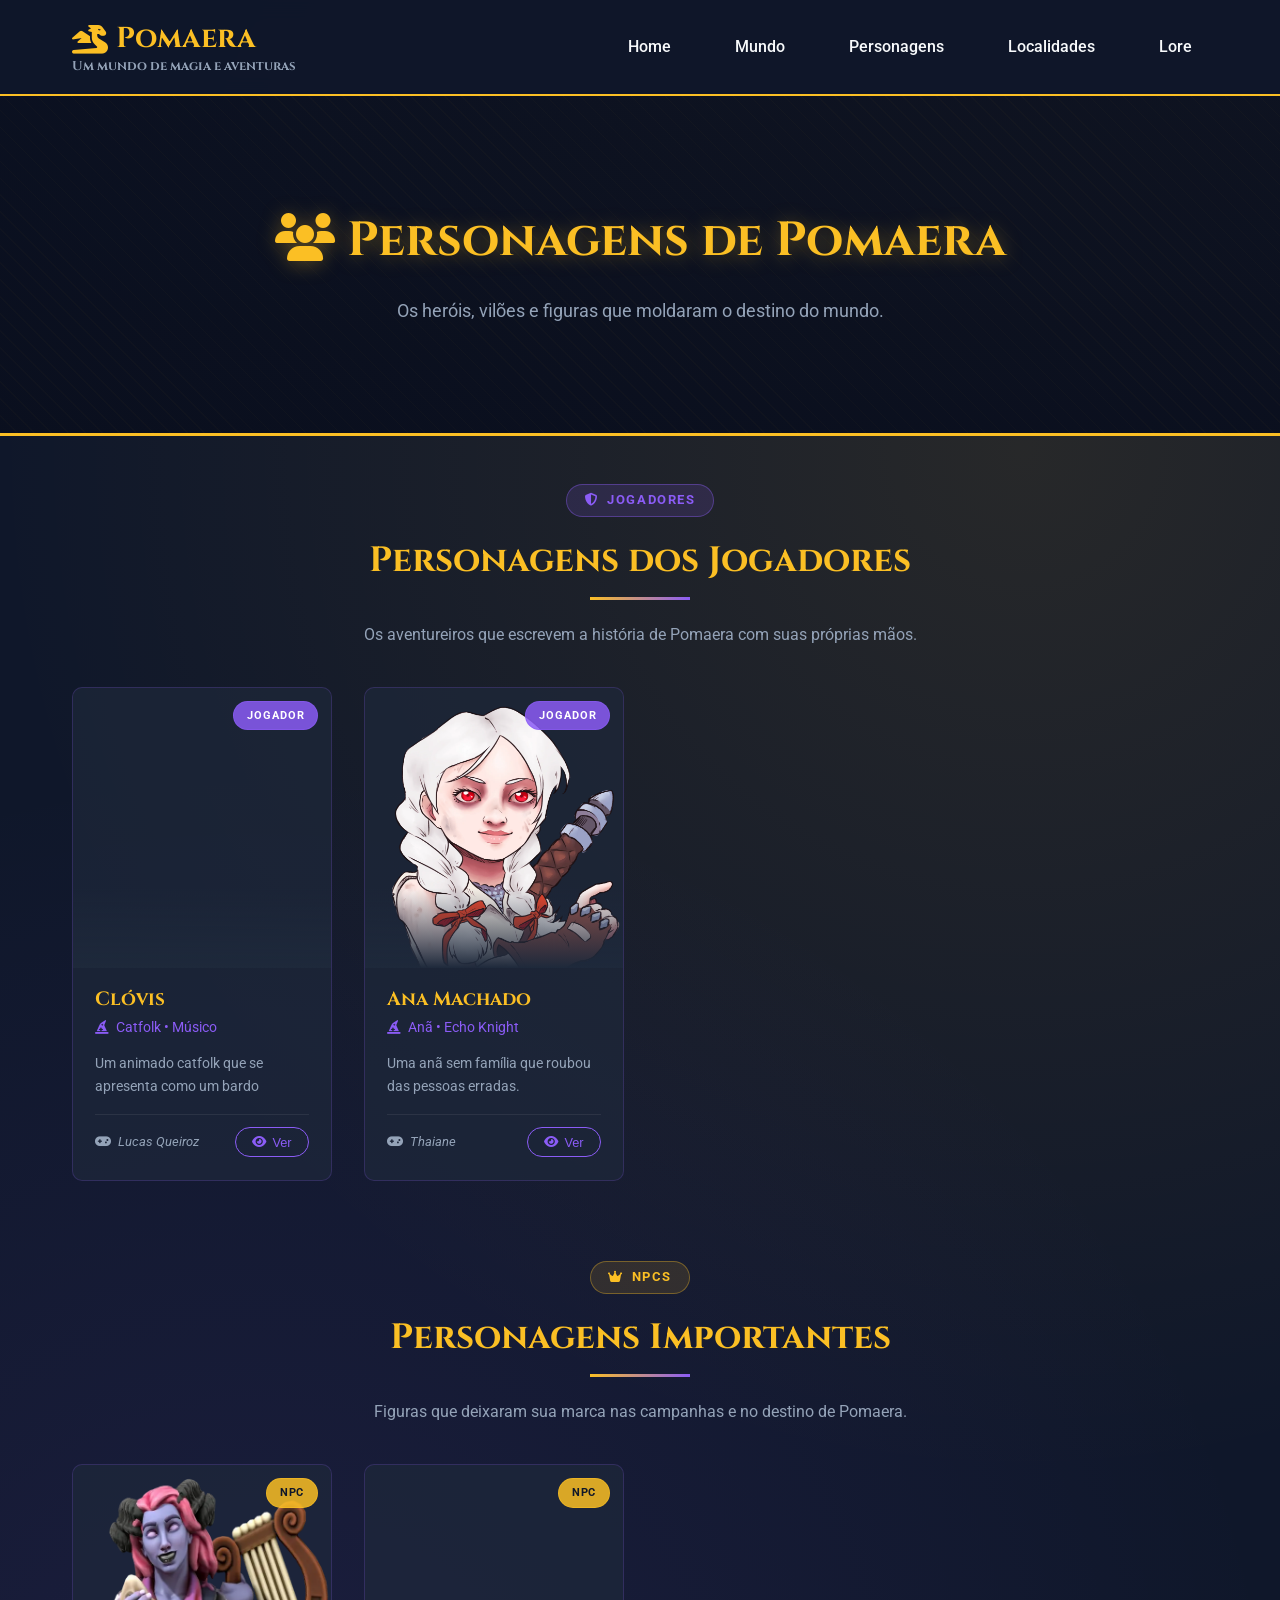
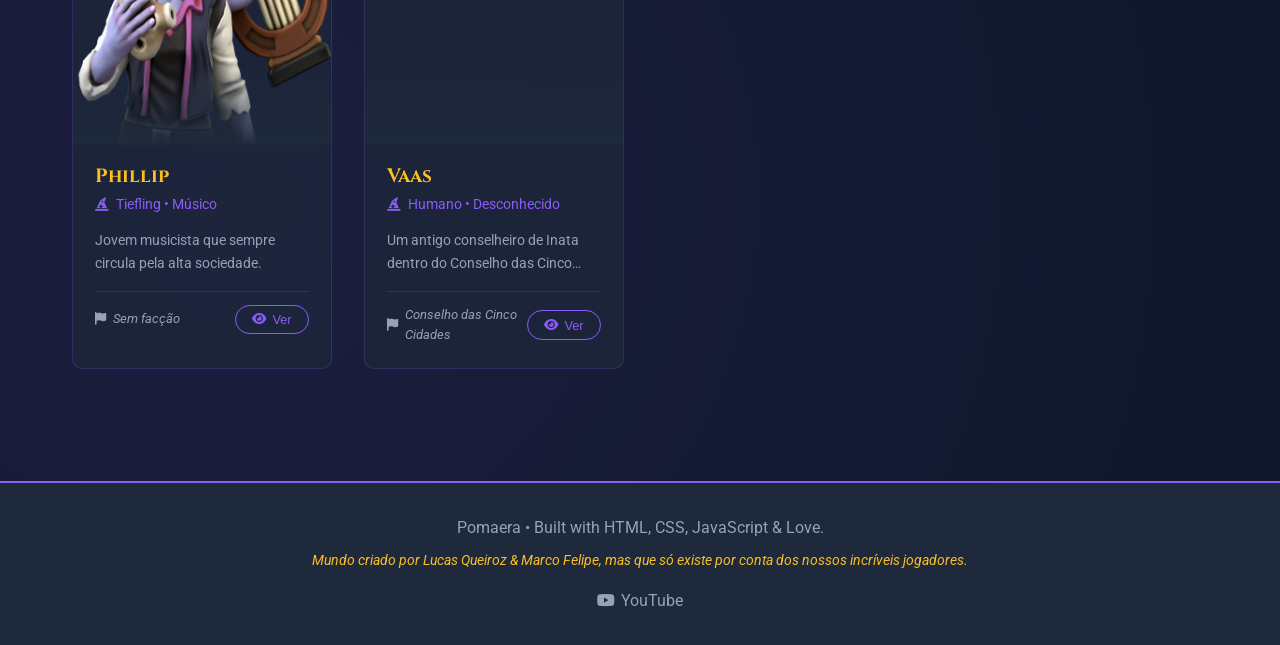
==== pages/characters.html @ 56b4f95c "New page creation and navigation settings" ====
<!DOCTYPE html>
<html lang="pt-BR">

  <head>
    <meta charset="UTF-8">
    <meta name="viewport" content="width=device-width, initial-scale=1.0">
    <title>Pomaera - Personagens</title>
    <link rel="stylesheet" href="/styles/general.css">
    <link rel="stylesheet" href="/styles/characters.css">
    <link rel="stylesheet" href="https://cdnjs.cloudflare.com/ajax/libs/font-awesome/6.4.0/css/all.min.css">
    <link href="https://fonts.googleapis.com/css2?family=Cinzel:wght@400;700&family=Roboto:wght@300;400;500&display=swap" rel="stylesheet">
    <link rel="apple-touch-icon" sizes="180x180" href="/apple-touch-icon.png">
    <link rel="icon" type="image/png" sizes="32x32" href="/favicon-32x32.png">
    <link rel="icon" type="image/png" sizes="16x16" href="/favicon-16x16.png">
    <link rel="manifest" href="/site.webmanifest">
  </head>

  <body>
    <nav class="navbar">
      <div class="nav-container">
        <a href="/index.html" class="logo">
          <h1><i class="fas fa-dragon"></i> Pomaera</h1>
          <p class="tagline">Um mundo de magia e aventuras</p>
        </a>
        <ul class="nav-links">
          <li><a href="/index.html">Home</a></li>
          <li><a href="/index.html#world">Mundo</a></li>
          <li><a href="/pages/characters.html" class="active">Personagens</a></li>
          <li><a href="/pages/locations.html">Localidades</a></li>
          <li><a href="/pages/lore.html">Lore</a></li>
        </ul>
        <button class="menu-toggle" id="menuToggle">
          <i class="fas fa-bars"></i>
        </button>
      </div>
    </nav>

   
    <section class="characters-hero">
      <div class="characters-hero-content">
        <h1><i class="fas fa-users"></i> Personagens de Pomaera</h1>
        <p>Os heróis, vilões e figuras que moldaram o destino do mundo.</p>
      </div>
    </section>

    <main class="characters-container">

      
      <section class="characters-section" id="pcs">
        <div class="characters-section-header">
          <div class="section-label pc-label">
            <i class="fas fa-shield-alt"></i> Jogadores
          </div>
          <h2 class="section-title">Personagens dos Jogadores</h2>
          <p class="section-subtitle">Os aventureiros que escrevem a história de Pomaera com suas próprias mãos.</p>
        </div>
        <div class="characters-grid" id="pcGrid">
          
        </div>
      </section>

      <section class="characters-section" id="npcs">
        <div class="characters-section-header">
          <div class="section-label npc-label">
            <i class="fas fa-crown"></i> NPCs
          </div>
          <h2 class="section-title">Personagens Importantes</h2>
          <p class="section-subtitle">Figuras que deixaram sua marca nas campanhas e no destino de Pomaera.</p>
        </div>
        <div class="characters-grid" id="npcGrid">
         
        </div>
      </section>

    </main>

   
    <div class="character-modal" id="characterModal">
      <div class="character-modal-content">
        <button class="close-character-modal" id="closeCharacterModal">&times;</button>
        <div class="character-modal-body" id="characterModalBody">
          
        </div>
      </div>
    </div>

    <footer class="footer">
        <p>Pomaera • Built with HTML, CSS, JavaScript & Love.</p>
        <p class="footer-note">Mundo criado por Lucas Queiroz & Marco Felipe, mas que só existe por conta dos nossos incríveis jogadores.</p>
        <div class="footer-socials">
        <a href="https://www.youtube.com/@PomaeraRPG" target="_blank" rel="noopener noreferrer">
            <i class="fab fa-youtube"></i> YouTube
        </a>
    </div>
    </footer>

    <script src="/scripts/main.js"></script>
    <script src="/scripts/characters.js"></script>
  </body>
</html>
---- styles/general.css ----
* {
    margin: 0;
    padding: 0;
    box-sizing: border-box;
}

:root {
    --primary-dark: #0f172a;
    --secondary-dark: #1e293b;
    --accent-gold: #fbbf24;
    --accent-purple: #8b5cf6;
    --text-light: #f8fafc;
    --text-muted: #94a3b8;
    --card-bg: rgba(30, 41, 59, 0.7);
    --border-radius: 10px;
    --shadow: 0 10px 15px -3px rgba(0, 0, 0, 0.3);
}

body {
    font-family: 'Roboto', sans-serif;
    background-color: var(--primary-dark);
    color: var(--text-light);
    line-height: 1.6;
    background-image: 
        radial-gradient(circle at 20% 80%, rgba(139, 92, 246, 0.1) 0%, transparent 50%),
        radial-gradient(circle at 80% 20%, rgba(251, 191, 36, 0.1) 0%, transparent 50%);
}

/* Typography */
h1, h2, h3, h4, .logo {
    font-family: 'Cinzel', serif;
    font-weight: 700;
}

/* Navigation */
.navbar {
    background-color: rgba(15, 23, 42, 0.95);
    backdrop-filter: blur(10px);
    position: sticky;
    top: 0;
    z-index: 1000;
    border-bottom: 2px solid var(--accent-gold);
    padding: 1rem 0;
}

.nav-container {
    max-width: 1200px;
    margin: 0 auto;
    padding: 0 2rem;
    display: flex;
    justify-content: space-between;
    align-items: center;
}

a.logo {
        text-decoration: none;
    }

.logo h1 {
    font-size: 1.8rem;
    color: var(--accent-gold);
    display: flex;
    align-items: center;
    gap: 0.5rem;
}

.tagline {
    font-size: 0.8rem;
    color: var(--text-muted);
    margin-top: -5px;
}

.nav-links {
    display: flex;
    list-style: none;
    gap: 2rem;
}

.nav-links a {
    color: var(--text-light);
    text-decoration: none;
    font-weight: 500;
    padding: 0.5rem 1rem;
    border-radius: 5px;
    transition: all 0.3s ease;
}

.nav-links a:hover, .nav-links a.active {
    background-color: var(--accent-purple);
    color: white;
}

.menu-toggle {
    display: none;
    background: none;
    border: none;
    color: var(--text-light);
    font-size: 1.5rem;
    cursor: pointer;
}

.hero {
    background: linear-gradient(rgba(15, 23, 42, 0.9), rgba(15, 23, 42, 0.9)), 
                url('https://images.unsplash.com/photo-1518562180175-34a163b1a9a6?q=80&w=1470&auto=format&fit=crop&ixlib=rb-4.1.0&ixid=M3wxMjA3fDB8MHxwaG90by1wYWdlfHx8fGVufDB8fHx8fA%3D%3D');
    background-size: cover;
    background-position: center;
    padding: 6rem 2rem;
    text-align: center;
    border-bottom: 3px solid var(--accent-gold);
}

.hero-content h2 {
    font-size: 3rem;
    margin-bottom: 1rem;
    background: linear-gradient(to right, var(--accent-gold), var(--accent-purple));
    -webkit-background-clip: text;
    background-clip: text;
    color: transparent;
}

.hero-content p {
    font-size: 1.2rem;
    max-width: 800px;
    margin: 0 auto 2rem;
    color: var(--text-muted);
}

.hero-buttons {
    display: flex;
    gap: 1rem;
    justify-content: center;
    margin-top: 2rem;
}

.btn {
    padding: 0.8rem 2rem;
    border-radius: var(--border-radius);
    text-decoration: none;
    font-weight: bold;
    transition: all 0.3s ease;
    display: inline-block;
}

.btn-primary {
    background-color: transparent;
    color: var(--accent-purple);
    border: 2px solid var(--accent-purple);
}

.btn-primary:hover {
    background-color: var(--accent-purple);
    border-color: var(--accent-purple);
    color: var(--primary-dark);
}

.btn-secondary {
    background-color: transparent;
    border: 2px solid var(--accent-gold);
    color: var(--accent-gold);
}

.btn-secondary:hover {
    background-color: var(--accent-gold);
    color: var(--primary-dark);
}

.container {
    max-width: 1200px;
    margin: 0 auto;
    padding: 2rem;
}

.section {
    margin-bottom: 4rem;
}

.section-title {
    font-size: 2.2rem;
    margin-bottom: 2rem;
    text-align: center;
    color: var(--accent-gold);
    position: relative;
}

.section-title::after {
    content: '';
    position: absolute;
    width: 100px;
    height: 3px;
    background: linear-gradient(to right, var(--accent-gold), var(--accent-purple));
    bottom: -10px;
    left: 50%;
    transform: translateX(-50%);
}

.card-grid {
    display: grid;
    grid-template-columns: repeat(auto-fit, minmax(300px, 1fr));
    gap: 2rem;
    margin-top: 2rem;
}

.card {
    background-color: var(--card-bg);
    border-radius: var(--border-radius);
    padding: 2rem;
    text-align: center;
    border: 1px solid rgba(251, 191, 36, 0.2);
    transition: transform 0.3s ease, box-shadow 0.3s ease;
}

a.card {
    text-decoration: none;
    color: inherit;
    display: block;
    cursor: pointer;
}

.card:hover {
    transform: translateY(-10px);
    box-shadow: var(--shadow);
    border-color: var(--accent-gold);
}

.card-icon {
    font-size: 2.5rem;
    color: var(--accent-purple);
    margin-bottom: 1rem;
}

.card h3 {
    color: var(--accent-gold);
    margin-bottom: 1rem;
}

.card p {
    color: var(--text-muted);
}

.footer {
    text-align: center;
    padding: 2rem;
    background-color: var(--secondary-dark);
    border-top: 2px solid var(--accent-purple);
    margin-top: 4rem;
}

.footer p {
    color: var(--text-muted);
    margin-bottom: 0.5rem;
}

.footer-note {
    font-size: 0.9rem;
    font-style: italic;
    color: var(--accent-gold) !important;
}
@media (max-width: 768px) {
    .nav-links {
        display: none;
        position: absolute;
        top: 100%;
        left: 0;
        width: 100%;
        background-color: var(--secondary-dark);
        flex-direction: column;
        padding: 1rem;
        border-top: 1px solid var(--accent-gold);
    }
    
    .nav-links.active {
        display: flex;
    }
    
    .menu-toggle {
        display: block;
    }
    
    .hero-content h2 {
        font-size: 2rem;
    }
    
    .hero-buttons {
        flex-direction: column;
        align-items: center;
    }
    
    .btn {
        width: 100%;
        max-width: 300px;
        text-align: center;
    }
    
    .guide-section {
        padding: 2rem 1rem;
    }

}

.footer-socials {
    margin-top: 1rem;
    display: flex;
    justify-content: center;
    gap: 1.5rem;
}

.footer-socials a {
    color: var(--text-muted);
    text-decoration: none;
    transition: color 0.3s;
    display: flex;
    align-items: center;
    gap: 0.4rem;
}

.footer-socials a:hover {
    color: var(--accent-gold);
}
---- styles/characters.css ----
/*
  characters.css — Characters page specific styles
  All CSS variables come from general.css.
  This file only adds what's unique to the characters page.
*/

/* =============================================
   HERO
   EXPLANATION: Darker, more dramatic overlay than the lore hero
   because this page is about people — warriors, mages, rogues.
   The image choice (dark atmospheric scene) fits that tone.
   The bottom border in accent-gold ties it to the navbar.
============================================= */
.characters-hero {
    min-height: 340px;
    background:
        linear-gradient(rgba(10, 15, 30, 0.8), rgba(10, 15, 30, 0.97)),
        url('https://images.unsplash.com/photo-1551269901-5c5e14c25df7?q=80&w=1469&auto=format&fit=crop')
        center/cover no-repeat scroll;
    display: flex;
    align-items: center;
    justify-content: center;
    text-align: center;
    border-bottom: 3px solid var(--accent-gold);
    padding: 3rem 2rem;
}

/*
  EXPLANATION: A subtle diagonal line pattern overlaid on the hero
  gives it a "cracked stone / battle-worn" texture that suits
  a page about warriors and adventurers.
*/
.characters-hero::before {
    content: '';
    position: absolute;
    inset: 0;
    background-image: repeating-linear-gradient(
        45deg,
        rgba(251, 191, 36, 0.02) 0px,
        rgba(251, 191, 36, 0.02) 1px,
        transparent 1px,
        transparent 12px
    );
    pointer-events: none;
}

.characters-hero {
    position: relative;
}

.characters-hero-content {
    position: relative;
    z-index: 1;
}

.characters-hero-content h1 {
    font-family: 'Cinzel', serif;
    font-size: 3rem;
    color: var(--accent-gold);
    margin-bottom: 1rem;
    text-shadow: 0 2px 20px rgba(251, 191, 36, 0.35);
}

.characters-hero-content p {
    font-size: 1.15rem;
    color: var(--text-muted);
}

/* =============================================
   MAIN CONTAINER
============================================= */
.characters-container {
    max-width: 1200px;
    margin: 0 auto;
    padding: 3rem 2rem;
    display: flex;
    flex-direction: column;
    gap: 5rem;
}

/* =============================================
   SECTION HEADER
   EXPLANATION: Each section (PCs and NPCs) has a small pill label
   above the title — purple for PCs (players/heroes), gold for NPCs
   (important world figures). This colour coding is consistent with
   the rest of the site where purple = interactive/player and gold = world/lore.
============================================= */
.characters-section-header {
    text-align: center;
    margin-bottom: 2.5rem;
}

.section-label {
    display: inline-flex;
    align-items: center;
    gap: 0.5rem;
    font-size: 0.8rem;
    font-weight: bold;
    text-transform: uppercase;
    letter-spacing: 0.12em;
    padding: 0.35rem 1.1rem;
    border-radius: 20px;
    margin-bottom: 1rem;
}

/*
  EXPLANATION: Purple for PC label — connects to the accent-purple
  used for interactive elements (buttons, active states) throughout the site.
  These are the players: they take action, they interact.
*/
.pc-label {
    background: rgba(139, 92, 246, 0.15);
    color: var(--accent-purple);
    border: 1px solid rgba(139, 92, 246, 0.4);
}

/*
  EXPLANATION: Gold for NPC label — connects to accent-gold used
  for titles and world-level content. NPCs are part of the world's fabric.
*/
.npc-label {
    background: rgba(251, 191, 36, 0.12);
    color: var(--accent-gold);
    border: 1px solid rgba(251, 191, 36, 0.35);
}

.section-subtitle {
    color: var(--text-muted);
    font-size: 1rem;
    margin-top: 0.5rem;
    max-width: 600px;
    margin-left: auto;
    margin-right: auto;
}

/* =============================================
   CHARACTER CARD GRID
   EXPLANATION: 250px minimum keeps portrait images looking good
   without being too wide. auto-fill means it naturally goes from
   4 columns on desktop down to 2 on tablet and 1 on mobile.
============================================= */
.characters-grid {
    display: grid;
    grid-template-columns: repeat(auto-fill, minmax(250px, 1fr));
    gap: 2rem;
}

/* =============================================
   CHARACTER CARD
   EXPLANATION: Portrait-first layout — the image takes up the
   top half of the card, the info below. This is the classic
   "character card" format players recognise from tabletop games.
   The card border colour is set per character type (PC/NPC) by JS.
============================================= */
.character-card {
    background: var(--card-bg);
    border-radius: var(--border-radius);
    border: 1px solid rgba(139, 92, 246, 0.2);
    overflow: hidden;
    cursor: pointer;
    opacity: 0;
    transform: translateY(20px);
    animation: charCardIn 0.5s forwards;
    transition: transform 0.3s ease, box-shadow 0.3s ease, border-color 0.3s ease;
}

.character-card:hover {
    transform: translateY(-8px);
    box-shadow: 0 16px 35px rgba(0, 0, 0, 0.5);
    border-color: var(--accent-purple);
}

@keyframes charCardIn {
    to {
        opacity: 1;
        transform: translateY(0);
    }
}

/* =============================================
   PORTRAIT
   EXPLANATION: Fixed height portrait area with background-size: cover
   so any image (square, landscape, portrait) fills it cleanly.
   The gradient at the bottom fades into the card body — this technique
   avoids a harsh cut between image and text.
============================================= */
.character-portrait {
    height: 280px;
    background-size: cover;
    background-position: center top;
    position: relative;
}

/*
  EXPLANATION: Gradient overlay at bottom of portrait blends into
  the card background colour. Makes the transition feel seamless
  regardless of what colour the portrait image is.
*/
.character-portrait::after {
    content: '';
    position: absolute;
    bottom: 0;
    left: 0;
    right: 0;
    height: 80px;
    background: linear-gradient(transparent, var(--secondary-dark));
}

/*
  EXPLANATION: PC/NPC badge sits in the top-right corner of the portrait
  so users can tell character types at a glance without reading the card.
*/
.character-type-badge {
    position: absolute;
    top: 0.8rem;
    right: 0.8rem;
    font-size: 0.7rem;
    font-weight: bold;
    text-transform: uppercase;
    letter-spacing: 0.08em;
    padding: 0.3rem 0.8rem;
    border-radius: 20px;
    z-index: 1;
}

.badge-pc {
    background: rgba(139, 92, 246, 0.85);
    color: white;
    border: 1px solid rgba(139, 92, 246, 0.6);
}

.badge-npc {
    background: rgba(251, 191, 36, 0.85);
    color: var(--primary-dark);
    border: 1px solid rgba(251, 191, 36, 0.6);
}

/* =============================================
   CARD BODY
============================================= */
.character-card-body {
    padding: 1.2rem 1.4rem 1.4rem;
}

.character-name {
    font-family: 'Cinzel', serif;
    font-size: 1.2rem;
    color: var(--accent-gold);
    margin-bottom: 0.3rem;
    line-height: 1.3;
}

/*
  EXPLANATION: Race & class in muted purple — secondary info that
  contextualises the character without competing with the name.
*/
.character-race-class {
    font-size: 0.85rem;
    color: var(--accent-purple);
    margin-bottom: 0.8rem;
    display: flex;
    align-items: center;
    gap: 0.4rem;
}

.character-excerpt {
    font-size: 0.9rem;
    color: var(--text-muted);
    line-height: 1.6;
    display: -webkit-box;
    -webkit-line-clamp: 2;
    line-clamp: 2;
    -webkit-box-orient: vertical;
    overflow: hidden;
    margin-bottom: 1rem;
}

.character-card-footer {
    display: flex;
    justify-content: space-between;
    align-items: center;
    padding-top: 0.8rem;
    border-top: 1px solid rgba(255, 255, 255, 0.07);
}

/*
  EXPLANATION: Player name shown only on PC cards (via JS).
  Italic style distinguishes it as out-of-world (real person) info.
*/
.character-player {
    font-size: 0.8rem;
    color: var(--text-muted);
    font-style: italic;
    display: flex;
    align-items: center;
    gap: 0.4rem;
}

.character-view-btn {
    background: transparent;
    border: 1.5px solid var(--accent-purple);
    color: var(--accent-purple);
    padding: 0.4rem 1rem;
    border-radius: 20px;
    font-size: 0.8rem;
    cursor: pointer;
    transition: all 0.3s;
    display: flex;
    align-items: center;
    gap: 0.4rem;
}

.character-view-btn:hover {
    background: var(--accent-purple);
    color: white;
}

/* =============================================
   MODAL OVERLAY
============================================= */
.character-modal {
    display: none;
    position: fixed;
    inset: 0;
    background: rgba(0, 0, 0, 0.88);
    z-index: 1001;
    overflow-y: auto;
    padding: 2rem 1rem;
}

/* =============================================
   MODAL CONTENT
   EXPLANATION: Two-column layout on desktop — portrait left,
   info right. This gives the portrait room to breathe while
   keeping all the character details visible without scrolling.
   On mobile it collapses to a single column.
============================================= */
.character-modal-content {
    background: #1a2540;
    max-width: 860px;
    margin: 0 auto;
    border-radius: var(--border-radius);
    border: 1px solid rgba(251, 191, 36, 0.25);
    overflow: hidden;
    animation: modalSlideIn 0.3s ease;
    position: relative;
}

@keyframes modalSlideIn {
    from { transform: translateY(-30px); opacity: 0; }
    to   { transform: translateY(0);     opacity: 1; }
}

/* Gold/purple gradient top bar */
.character-modal-content::before {
    content: '';
    display: block;
    height: 4px;
    background: linear-gradient(to right, var(--accent-gold), var(--accent-purple));
}

.character-modal-body {
    display: grid;
    grid-template-columns: 280px 1fr;
}

/*
  EXPLANATION: Modal portrait is taller than the card portrait
  to give the character image more presence. The gradient at bottom
  and the name overlaid on the image (via absolute positioning)
  creates a cinematic feel — like a character sheet cover.
*/
.modal-portrait-col {
    position: relative;
    min-height: 420px;
    background-size: cover;
    background-position: center top;
}

.modal-portrait-col::after {
    content: '';
    position: absolute;
    inset: 0;
    background: linear-gradient(
        to bottom,
        transparent 40%,
        rgba(26, 37, 64, 0.95) 100%
    );
}

.modal-portrait-info {
    position: absolute;
    bottom: 1.5rem;
    left: 1.5rem;
    right: 1.5rem;
    z-index: 1;
}

.modal-portrait-badge {
    font-size: 0.7rem;
    font-weight: bold;
    text-transform: uppercase;
    letter-spacing: 0.1em;
    padding: 0.3rem 0.8rem;
    border-radius: 20px;
    display: inline-block;
    margin-bottom: 0.6rem;
}

.modal-character-name {
    font-family: 'Cinzel', serif;
    font-size: 1.6rem;
    color: var(--accent-gold);
    line-height: 1.2;
    margin-bottom: 0.3rem;
}

.modal-race-class {
    font-size: 0.9rem;
    color: rgba(255,255,255,0.7);
    display: flex;
    align-items: center;
    gap: 0.4rem;
}

/* =============================================
   MODAL INFO COLUMN
============================================= */
.modal-info-col {
    padding: 2rem;
    overflow-y: auto;
    max-height: 600px;
}

.modal-info-section {
    margin-bottom: 1.8rem;
    padding-bottom: 1.5rem;
    border-bottom: 1px solid rgba(255, 255, 255, 0.07);
}

.modal-info-section:last-child {
    border-bottom: none;
    margin-bottom: 0;
}

.modal-info-section h3 {
    font-family: 'Cinzel', serif;
    font-size: 0.9rem;
    color: var(--accent-gold);
    text-transform: uppercase;
    letter-spacing: 0.1em;
    margin-bottom: 0.8rem;
    display: flex;
    align-items: center;
    gap: 0.5rem;
}

.modal-info-section p {
    color: var(--text-muted);
    font-size: 0.95rem;
    line-height: 1.8;
}

/*
  EXPLANATION: Player name gets a highlighted box to distinguish
  it clearly as out-of-world info. The subtle border and bg
  colour make it stand out without being visually noisy.
*/
.modal-player-box {
    background: rgba(139, 92, 246, 0.1);
    border: 1px solid rgba(139, 92, 246, 0.3);
    border-radius: 8px;
    padding: 0.8rem 1rem;
    display: flex;
    align-items: center;
    gap: 0.8rem;
    color: var(--text-light);
    font-size: 0.95rem;
}

.modal-player-box i {
    color: var(--accent-purple);
    font-size: 1.2rem;
}

/* =============================================
   CLOSE BUTTON
============================================= */
.close-character-modal {
    position: fixed;
    top: 1rem;
    right: 1rem;
    width: 2.5rem;
    height: 2.5rem;
    background: rgba(15, 23, 42, 0.9);
    border: 1px solid rgba(251, 191, 36, 0.4);
    color: var(--text-light);
    font-size: 1.4rem;
    border-radius: 50%;
    cursor: pointer;
    display: flex;
    align-items: center;
    justify-content: center;
    transition: all 0.3s;
    z-index: 1100;
    line-height: 1;
}

.close-character-modal:hover {
    background: var(--accent-gold);
    color: var(--primary-dark);
}

/* =============================================
   RESPONSIVE
============================================= */
@media (max-width: 768px) {
    .characters-hero-content h1 {
        font-size: 2rem;
    }

    .characters-grid {
        grid-template-columns: repeat(auto-fill, minmax(200px, 1fr));
        gap: 1.2rem;
    }

    /* Modal collapses to single column on mobile */
    .character-modal {
        padding: 0;
    }

    .character-modal-content {
        border-radius: 0;
        min-height: 100dvh;
    }

    .character-modal-body {
        grid-template-columns: 1fr;
    }

    .modal-portrait-col {
        min-height: 300px;
    }

    .modal-info-col {
        max-height: none;
        padding: 1.5rem;
    }
}

@media (max-width: 480px) {
    .characters-grid {
        grid-template-columns: 1fr 1fr;
        gap: 1rem;
    }

    .character-portrait {
        height: 200px;
    }

    .character-name {
        font-size: 1rem;
    }

    .character-card-footer {
        flex-direction: column;
        align-items: flex-start;
        gap: 0.6rem;
    }

    .character-view-btn {
        width: 100%;
        justify-content: center;
    }
}
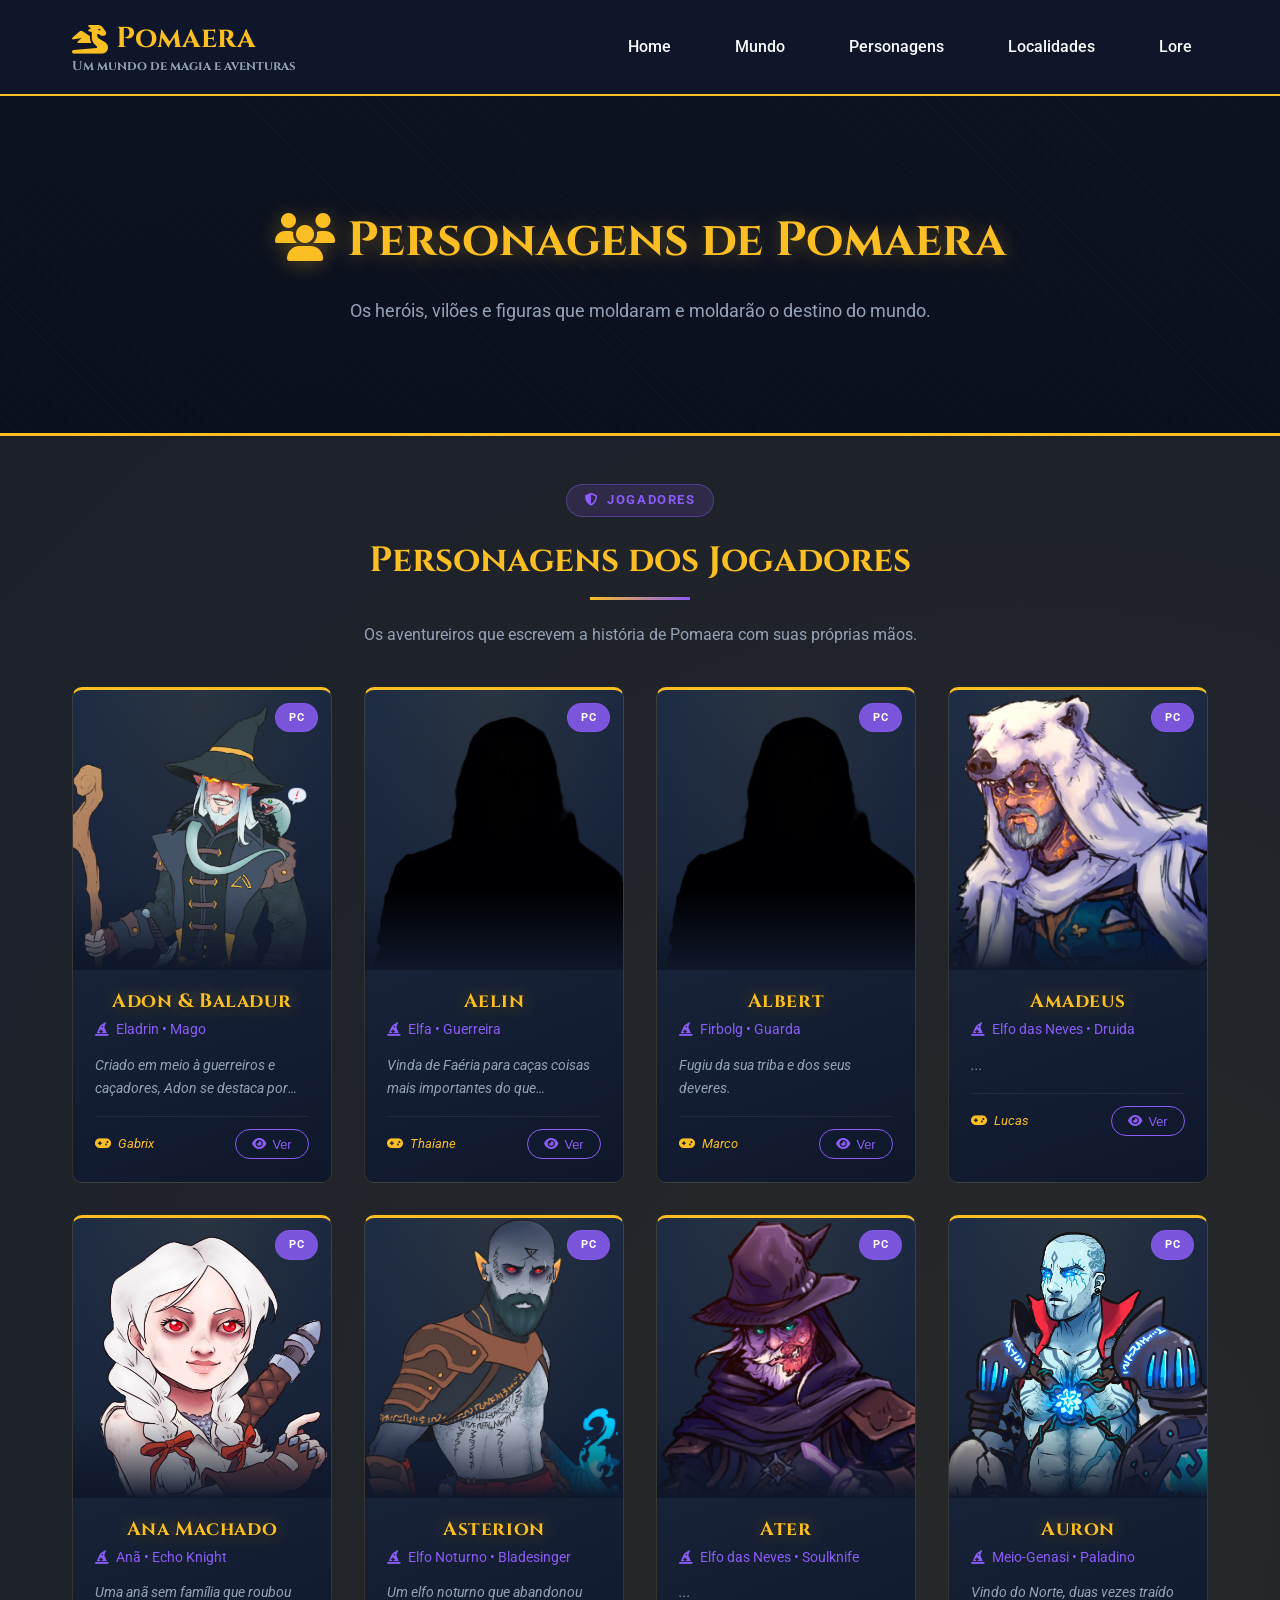
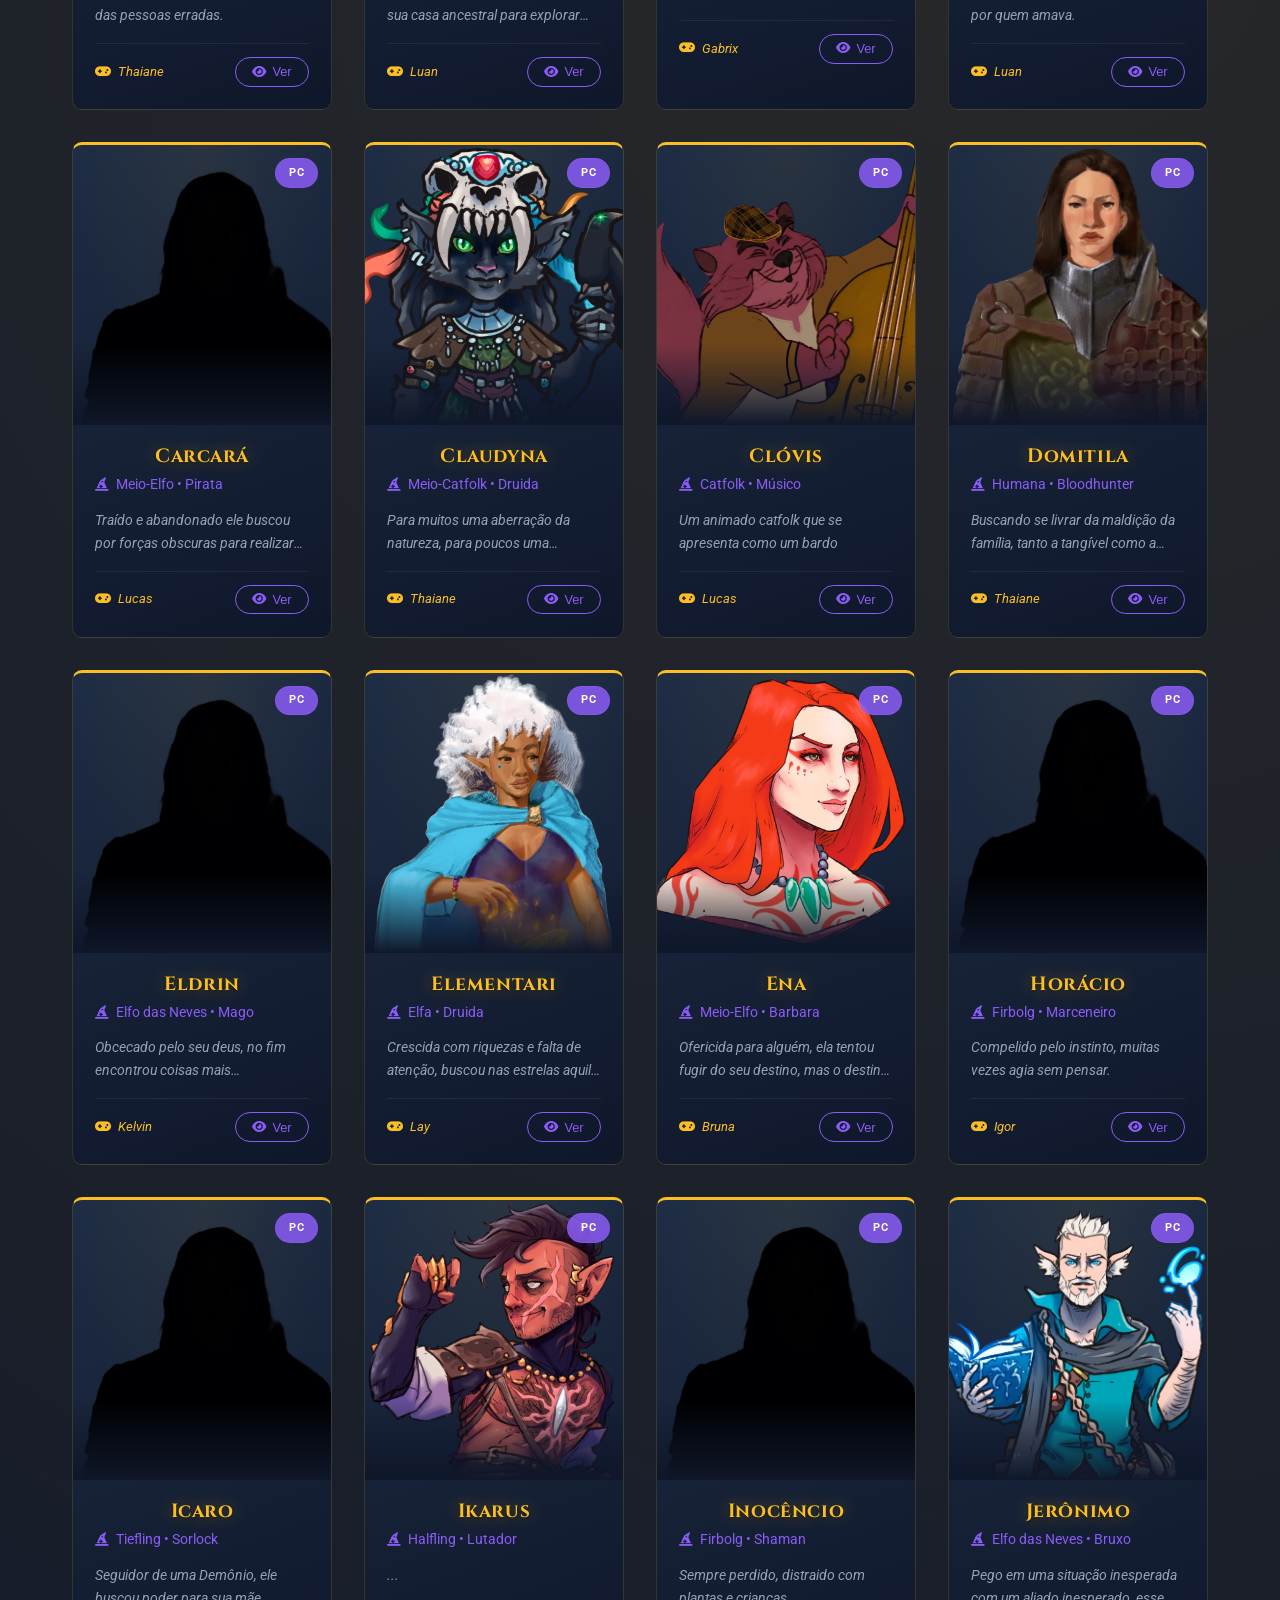
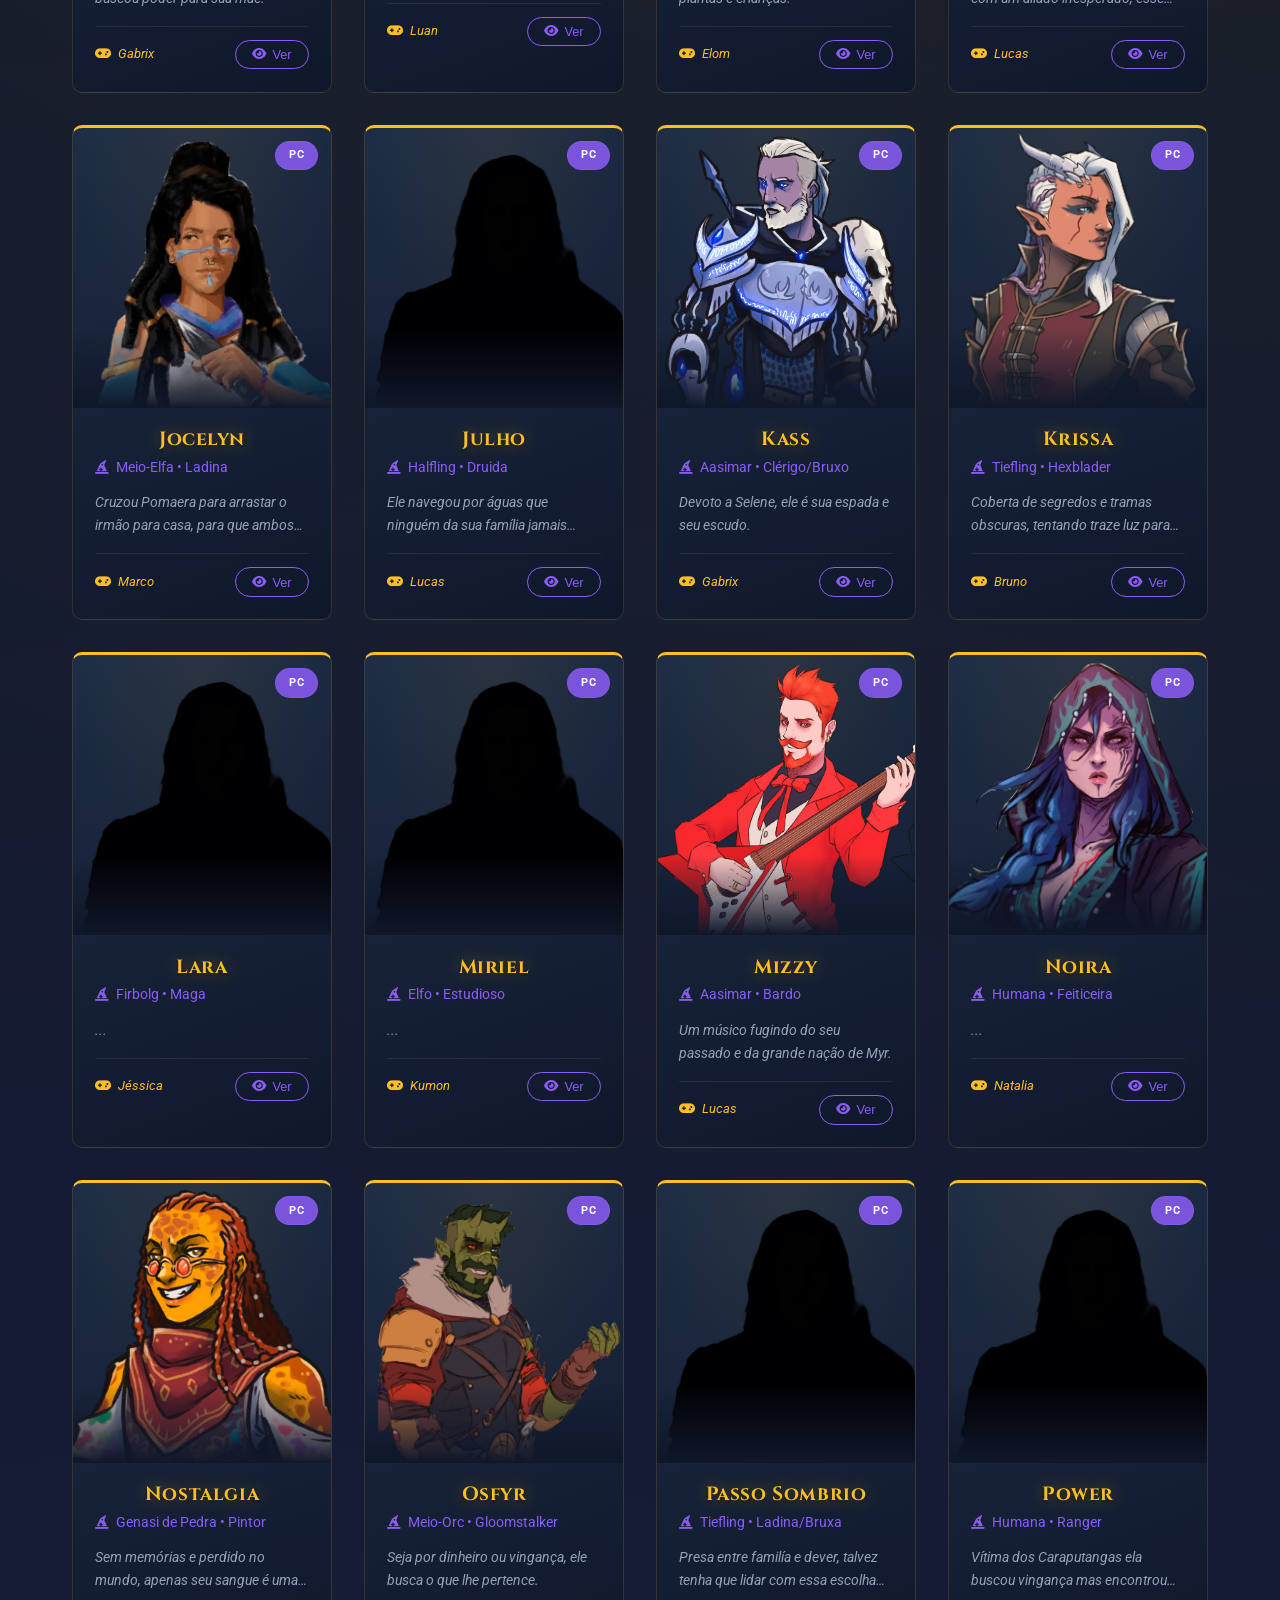
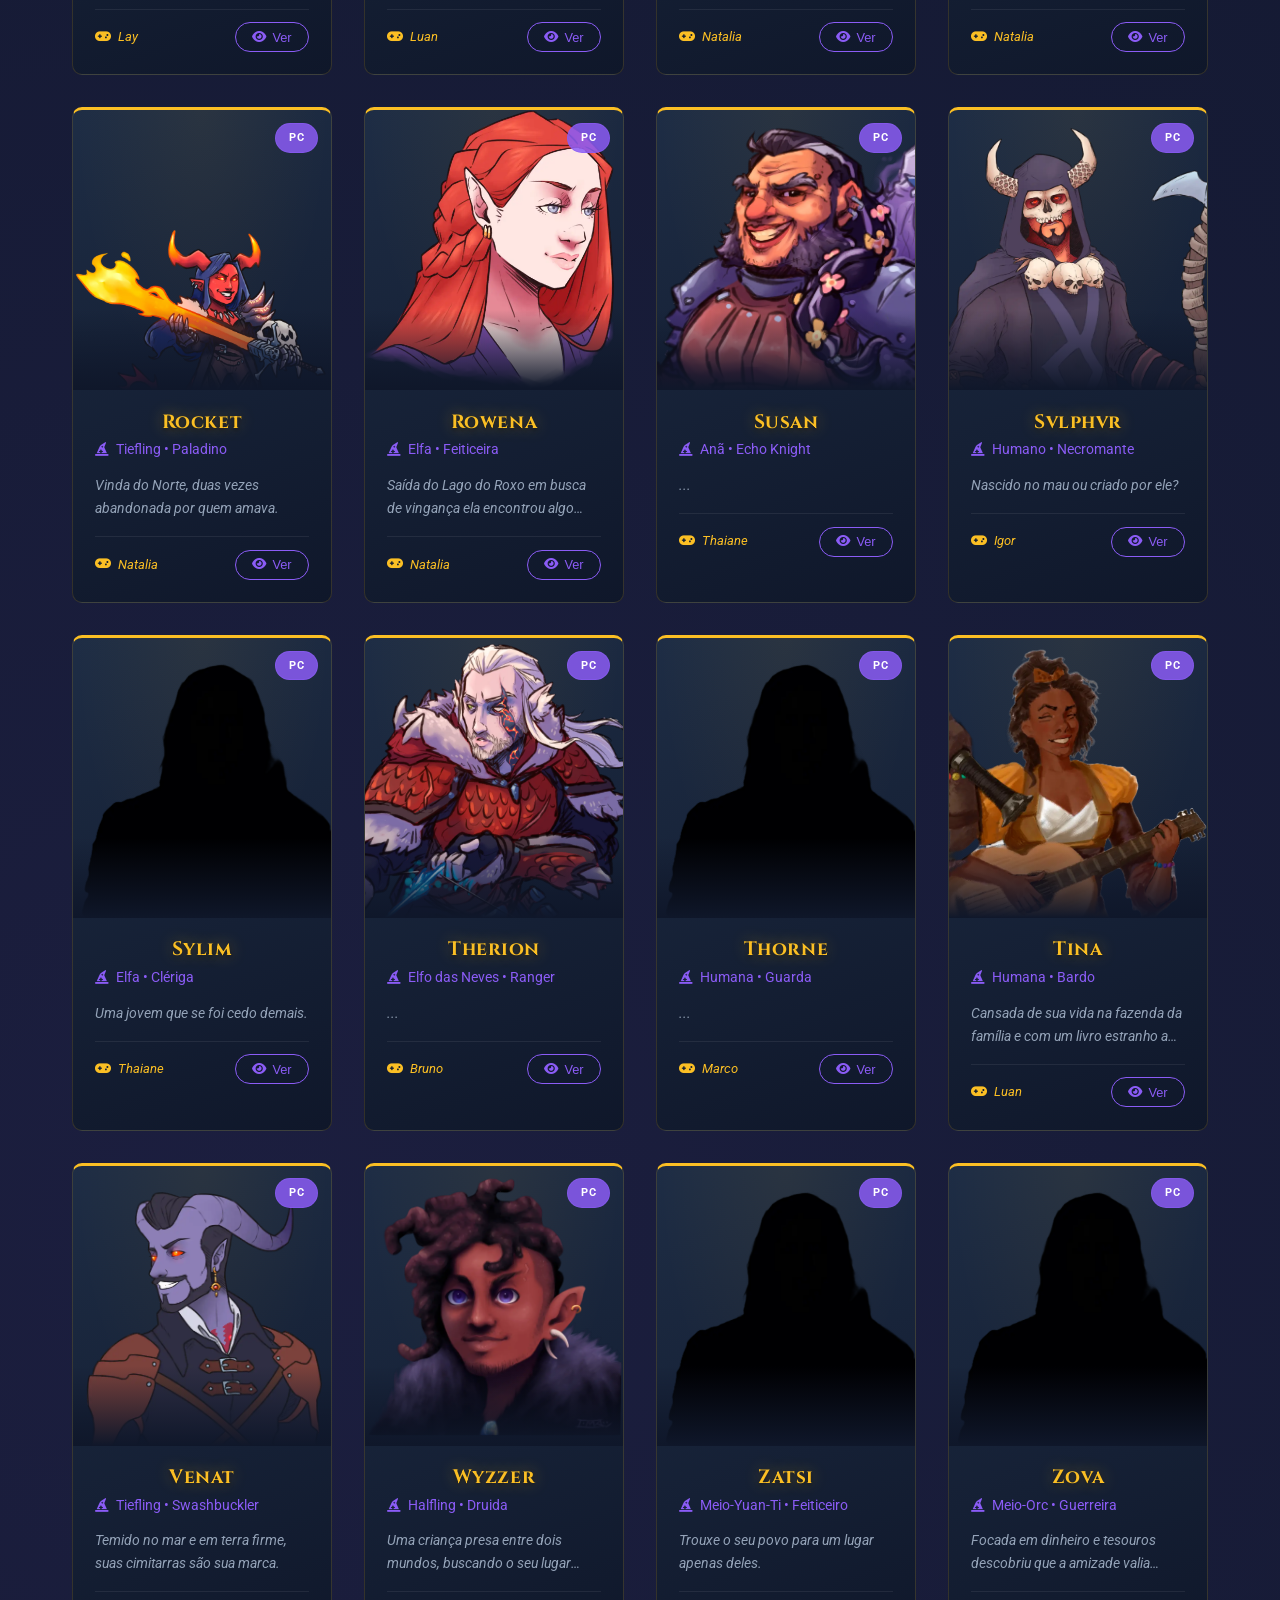
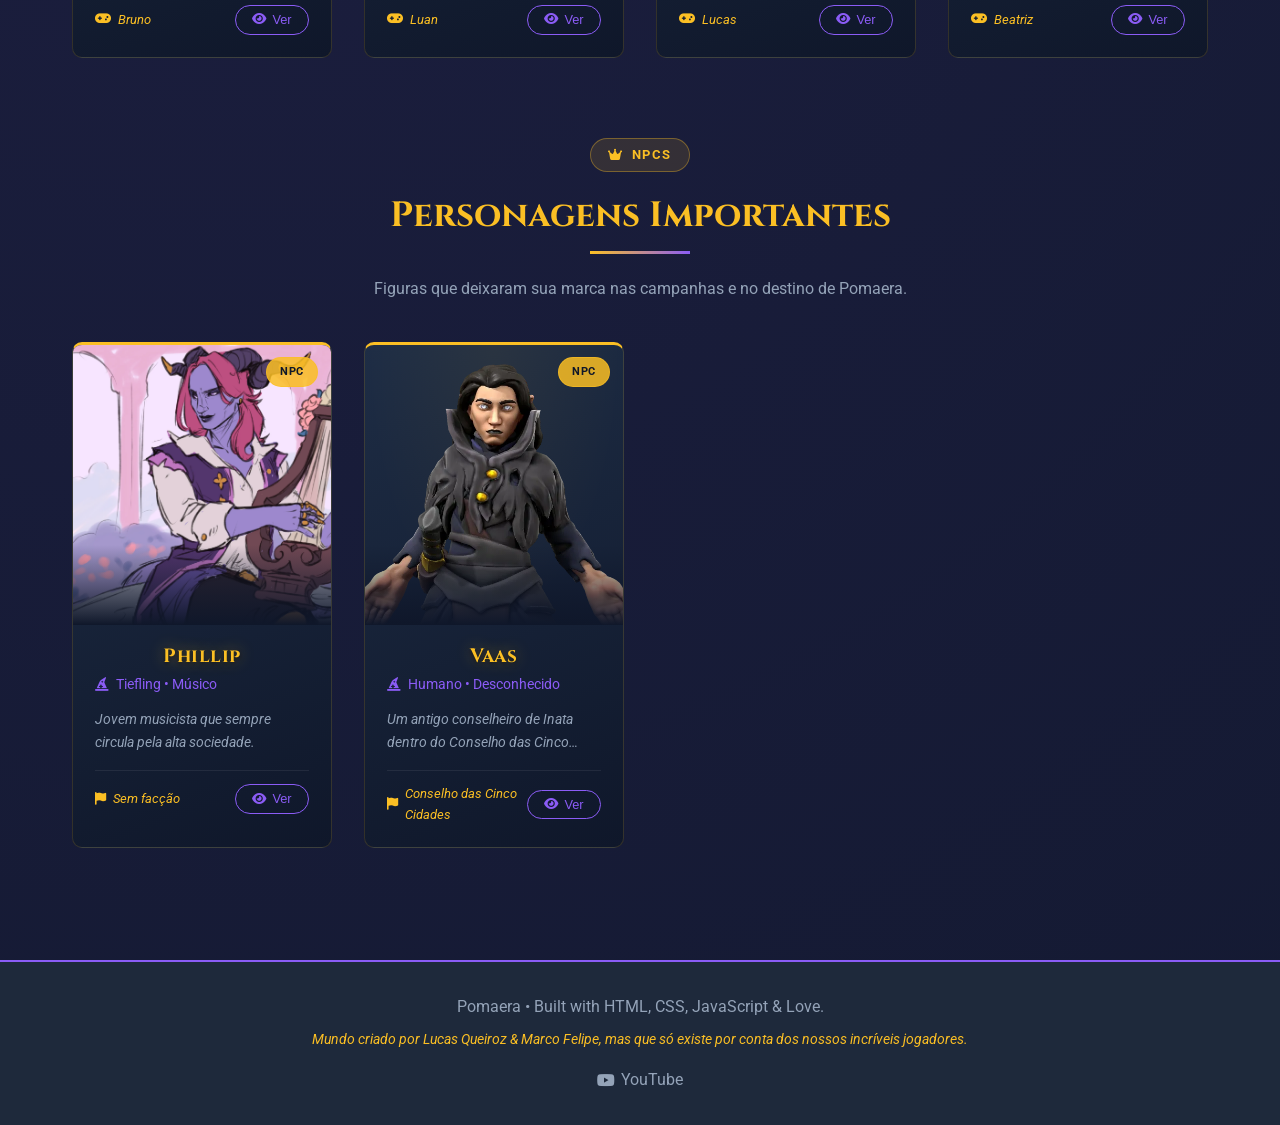
==== commit 83946127: "css style changes in character" ====
--- a/pages/characters.html
+++ b/pages/characters.html
@@ -39,7 +39,7 @@
     <section class="characters-hero">
       <div class="characters-hero-content">
         <h1><i class="fas fa-users"></i> Personagens de Pomaera</h1>
-        <p>Os heróis, vilões e figuras que moldaram o destino do mundo.</p>
+        <p>Os heróis, vilões e figuras que moldaram e moldarão o destino do mundo.</p>
       </div>
     </section>
 
--- a/styles/characters.css
+++ b/styles/characters.css
@@ -23,6 +23,7 @@
     text-align: center;
     border-bottom: 3px solid var(--accent-gold);
     padding: 3rem 2rem;
+    position: relative;
 }
 
 /*
@@ -153,21 +154,38 @@
    The card border colour is set per character type (PC/NPC) by JS.
 ============================================= */
 .character-card {
-    background: var(--card-bg);
+    background: linear-gradient(160deg, #1e2d45 0%, #0f172a 100%);
     border-radius: var(--border-radius);
-    border: 1px solid rgba(139, 92, 246, 0.2);
+    border: 1px solid rgba(251, 191, 36, 0.15);
+    border-top: 3px solid var(--accent-gold);
     overflow: hidden;
     cursor: pointer;
     opacity: 0;
     transform: translateY(20px);
     animation: charCardIn 0.5s forwards;
-    transition: transform 0.3s ease, box-shadow 0.3s ease, border-color 0.3s ease;
+    transition: transform 0.35s ease, box-shadow 0.35s ease, border-color 0.35s ease;
+    position: relative;
+}
+
+.character-card::before {
+    content: '';
+    position: absolute;
+    top: 0;
+    left: 50%;
+    transform: translateX(-50%);
+    width: 100%;
+    height: 280px;
+    background: radial-gradient(ellipse at top, rgba(251, 191, 36, 0.06) 0%, transparent 70%);
+    pointer-events: none;
+    z-index: 0;
 }
 
 .character-card:hover {
     transform: translateY(-8px);
-    box-shadow: 0 16px 35px rgba(0, 0, 0, 0.5);
-    border-color: var(--accent-purple);
+    border-color: var(--accent-gold);
+    box-shadow:
+        0 20px 40px rgba(0, 0, 0, 0.5),
+        0 0 20px rgba(251, 191, 36, 0.1);
 }
 
 @keyframes charCardIn {
@@ -189,6 +207,7 @@
     background-size: cover;
     background-position: center top;
     position: relative;
+    z-index: 1;
 }
 
 /*
@@ -203,7 +222,7 @@
     left: 0;
     right: 0;
     height: 80px;
-    background: linear-gradient(transparent, var(--secondary-dark));
+    background: linear-gradient(transparent, #0f172a);
 }
 
 /*
@@ -221,6 +240,13 @@
     padding: 0.3rem 0.8rem;
     border-radius: 20px;
     z-index: 1;
+    transition: background 0.3s ease, color 0.3s ease, border-color 0.3s ease;
+}
+
+.character-card:hover .character-type-badge {
+    background: var(--status-color);
+    color: var(--primary-dark);
+    border-color: var(--status-color);
 }
 
 .badge-pc {
@@ -248,6 +274,11 @@
     color: var(--accent-gold);
     margin-bottom: 0.3rem;
     line-height: 1.3;
+    text-shadow:
+        0 0 16px rgba(251, 191, 36, 0.45),
+        0 2px 4px rgba(0, 0, 0, 0.5);
+    letter-spacing: 0.03em;
+    text-align: center;
 }
 
 /*
@@ -273,6 +304,7 @@
     -webkit-box-orient: vertical;
     overflow: hidden;
     margin-bottom: 1rem;
+    font-style: italic;
 }
 
 .character-card-footer {
@@ -289,7 +321,7 @@
 */
 .character-player {
     font-size: 0.8rem;
-    color: var(--text-muted);
+    color: var(--accent-gold);
     font-style: italic;
     display: flex;
     align-items: center;
@@ -336,14 +368,17 @@
    On mobile it collapses to a single column.
 ============================================= */
 .character-modal-content {
-    background: #1a2540;
+    background: linear-gradient(160deg, #1e2d45 0%, #111827 100%);
     max-width: 860px;
     margin: 0 auto;
     border-radius: var(--border-radius);
-    border: 1px solid rgba(251, 191, 36, 0.25);
+    border: 1px solid rgba(251, 191, 36, 0.2);
     overflow: hidden;
     animation: modalSlideIn 0.3s ease;
     position: relative;
+    box-shadow:
+        0 25px 50px rgba(0, 0, 0, 0.6),
+        0 0 30px rgba(251, 191, 36, 0.05);
 }
 
 @keyframes modalSlideIn {
@@ -356,7 +391,7 @@
     content: '';
     display: block;
     height: 4px;
-    background: linear-gradient(to right, var(--accent-gold), var(--accent-purple));
+    background: linear-gradient(to right, var(--accent-gold), var(--accent-purple), var(--accent-gold));
 }
 
 .character-modal-body {
@@ -413,6 +448,10 @@
     color: var(--accent-gold);
     line-height: 1.2;
     margin-bottom: 0.3rem;
+    text-shadow:
+        0 0 20px rgba(251, 191, 36, 0.5),
+        0 2px 4px rgba(0, 0, 0, 0.6);
+    letter-spacing: 0.04em;
 }
 
 .modal-race-class {
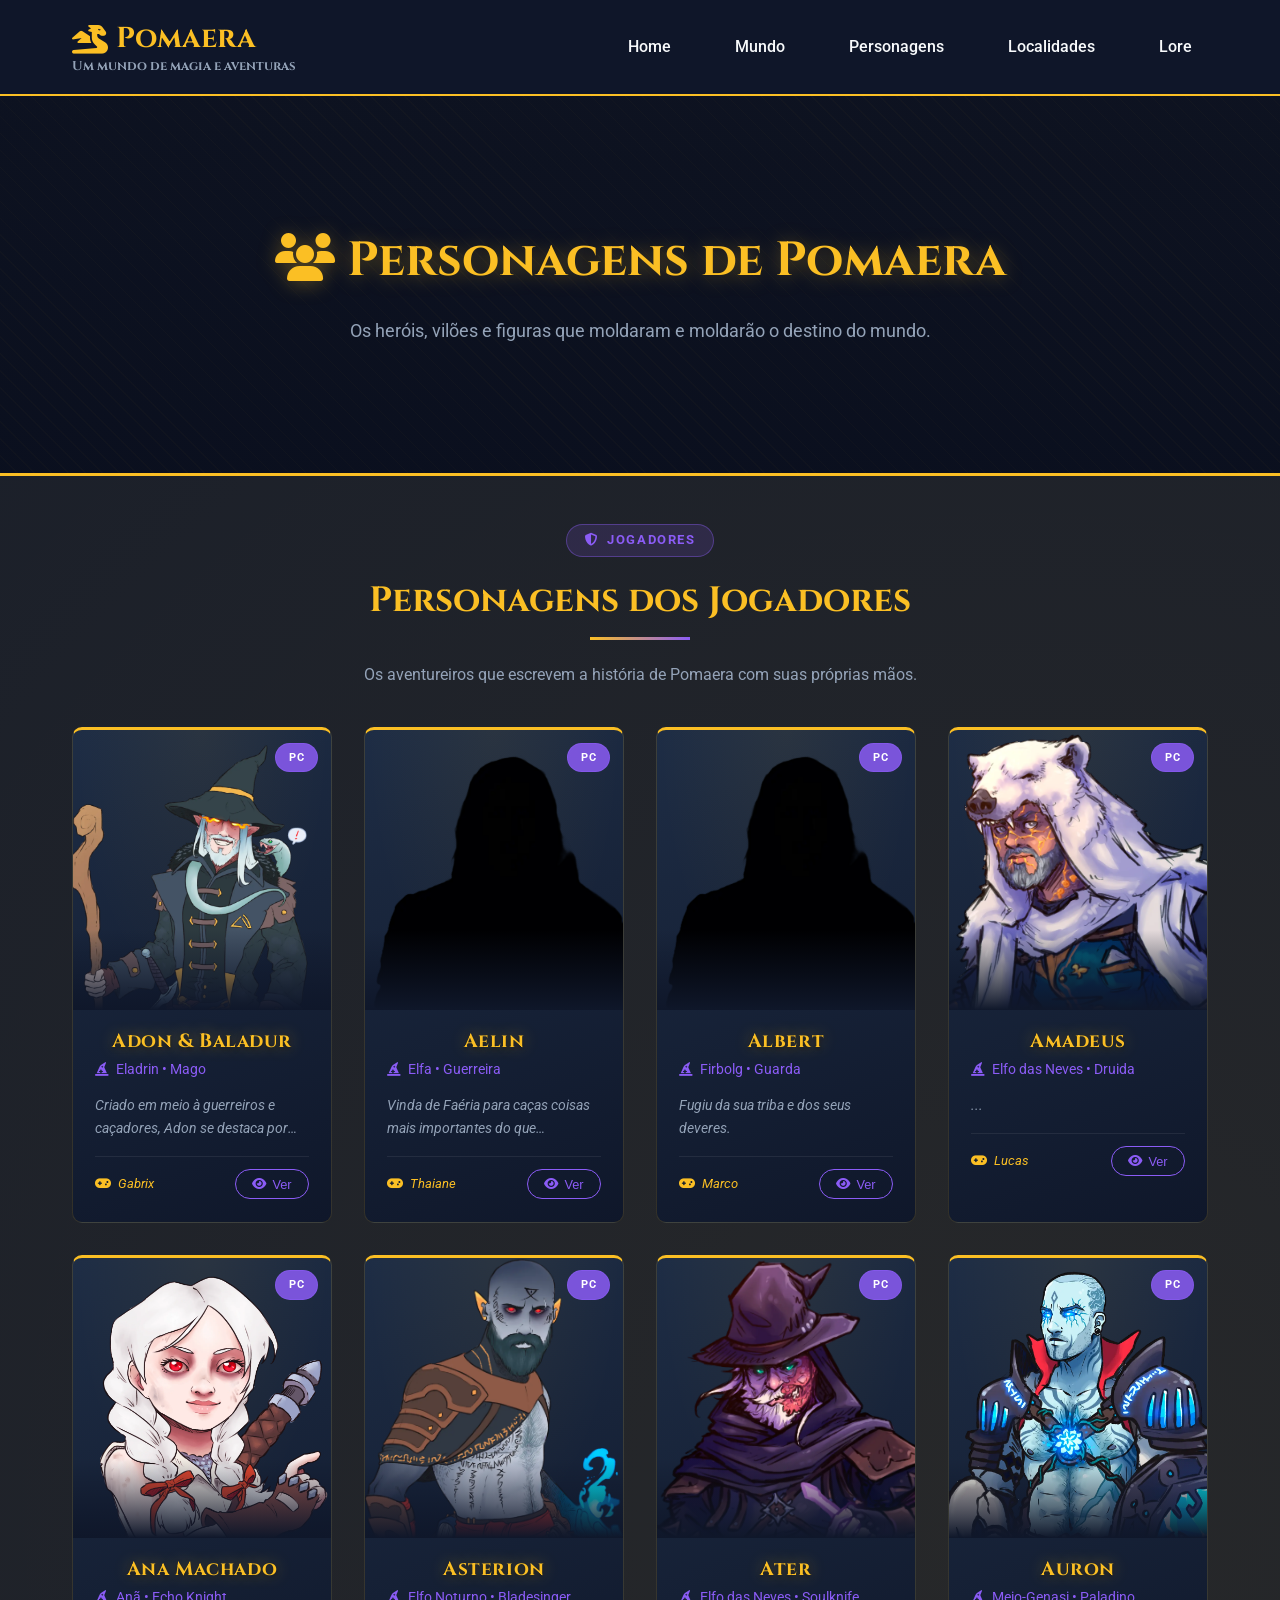
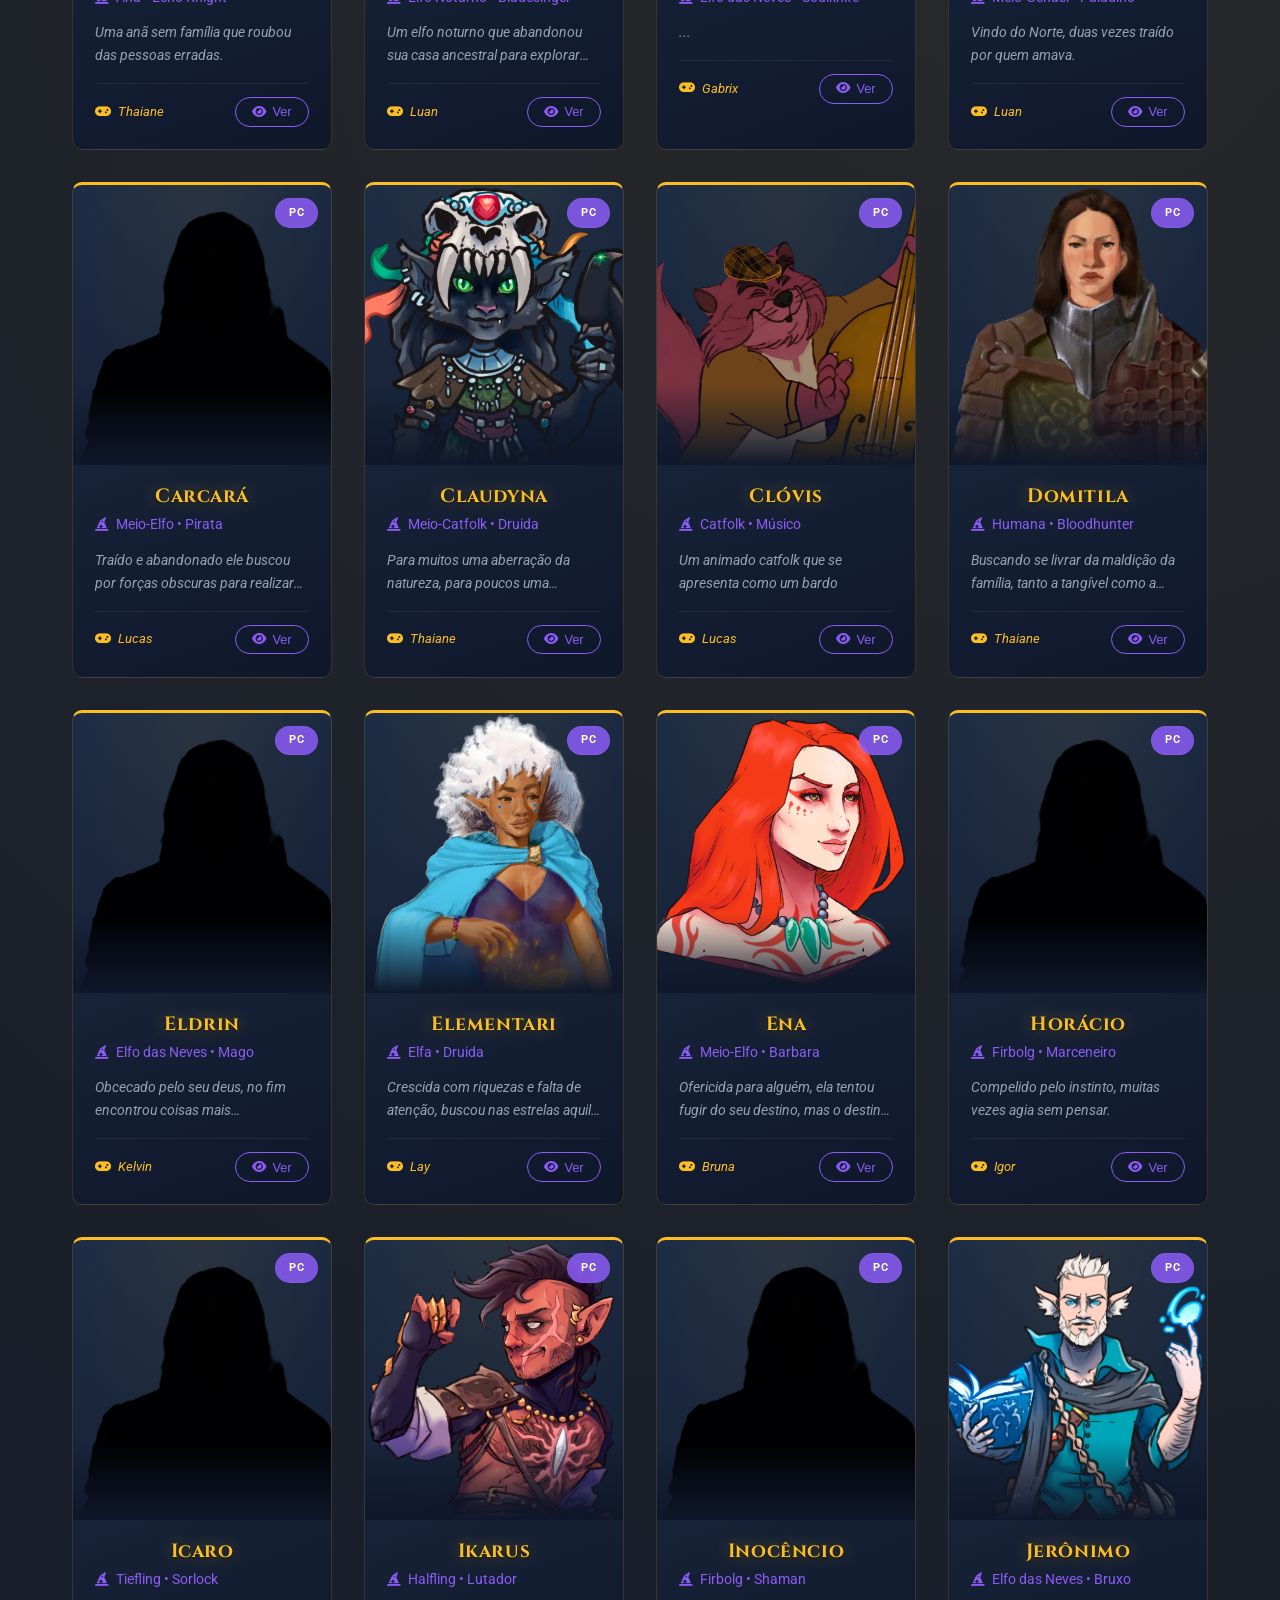
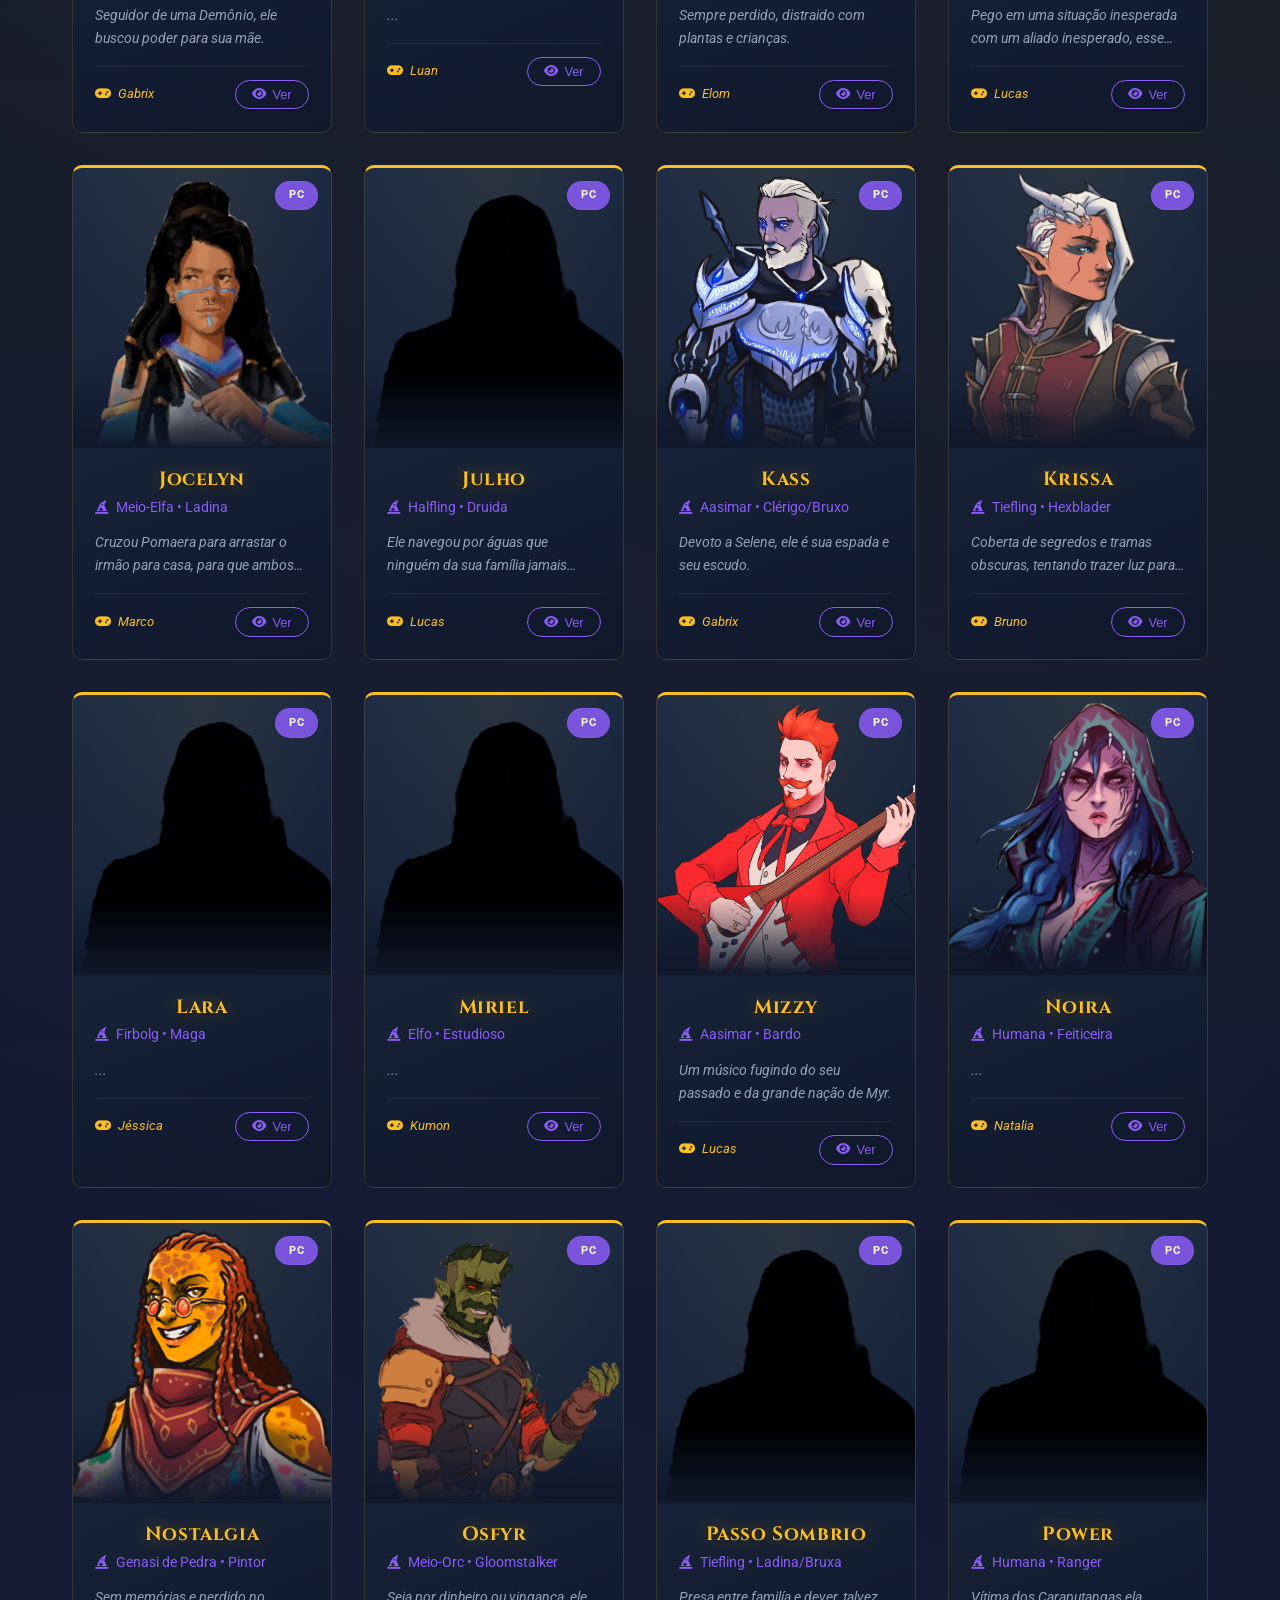
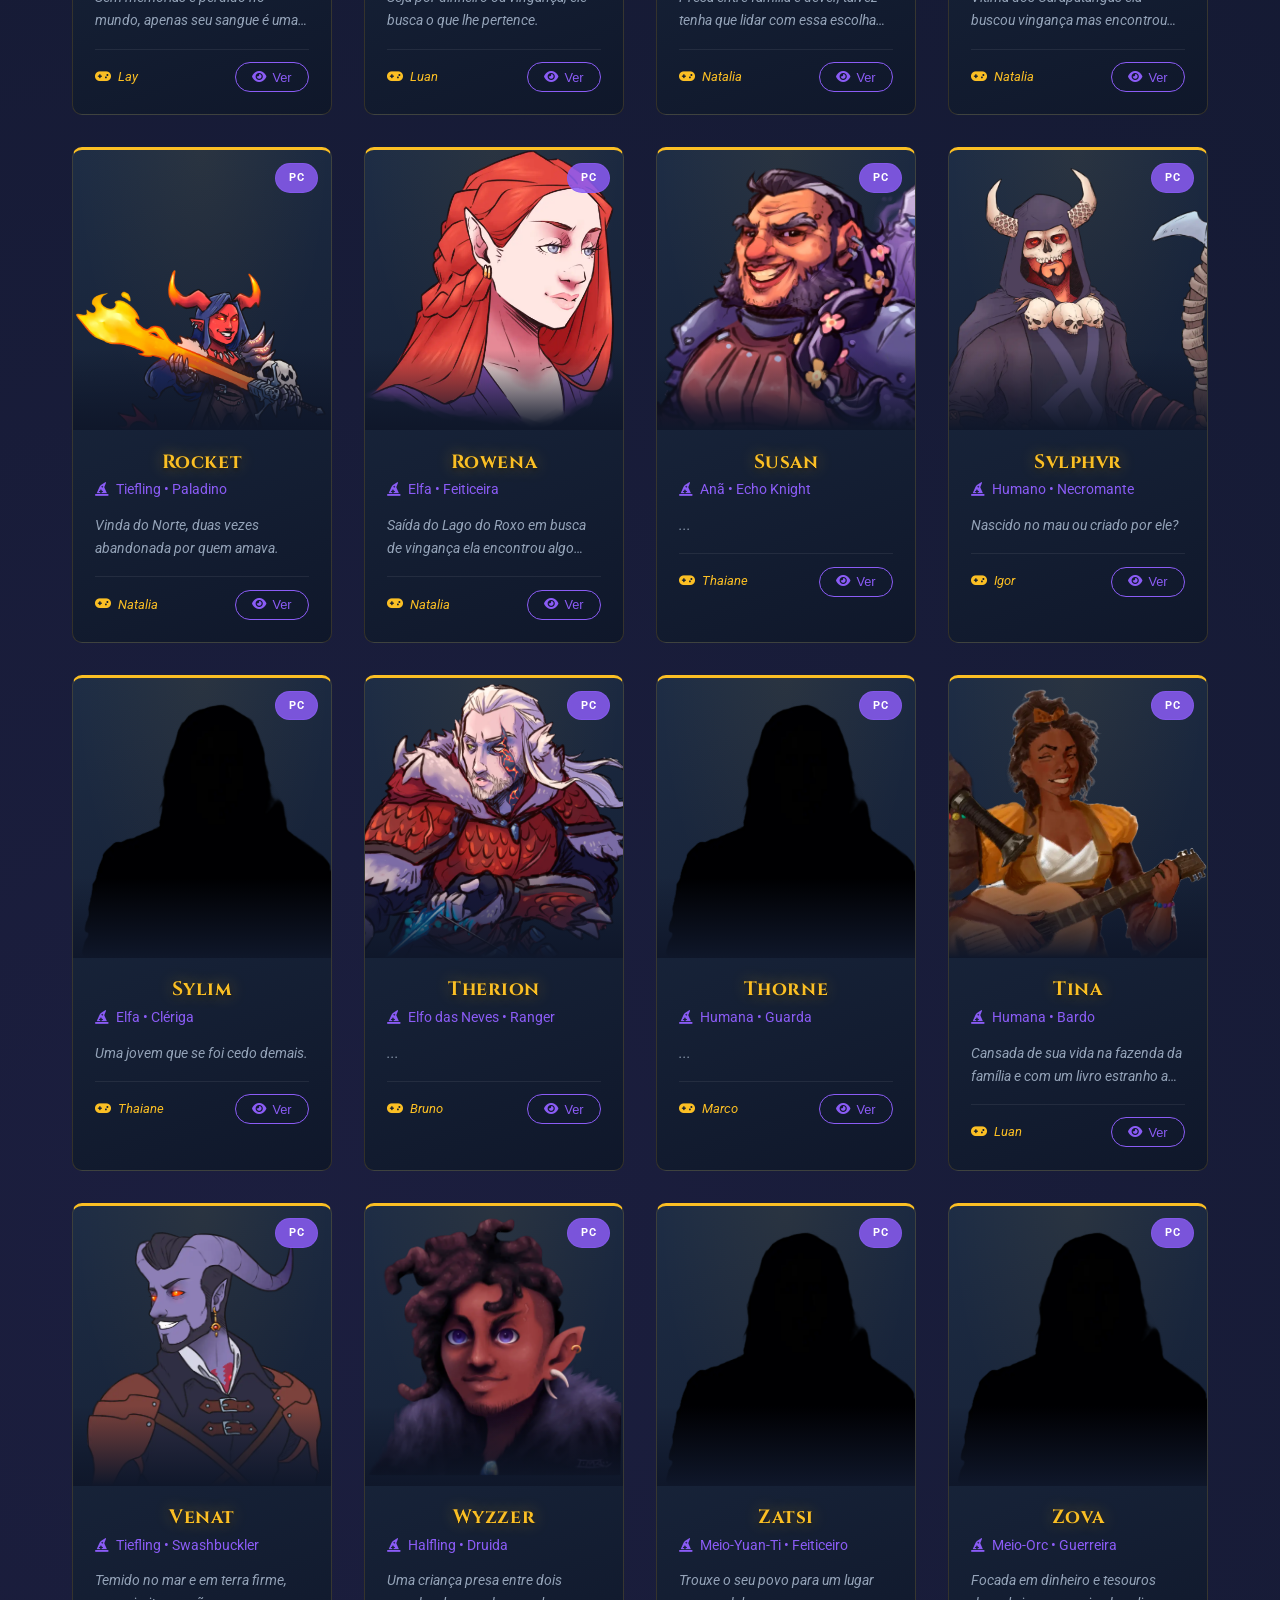
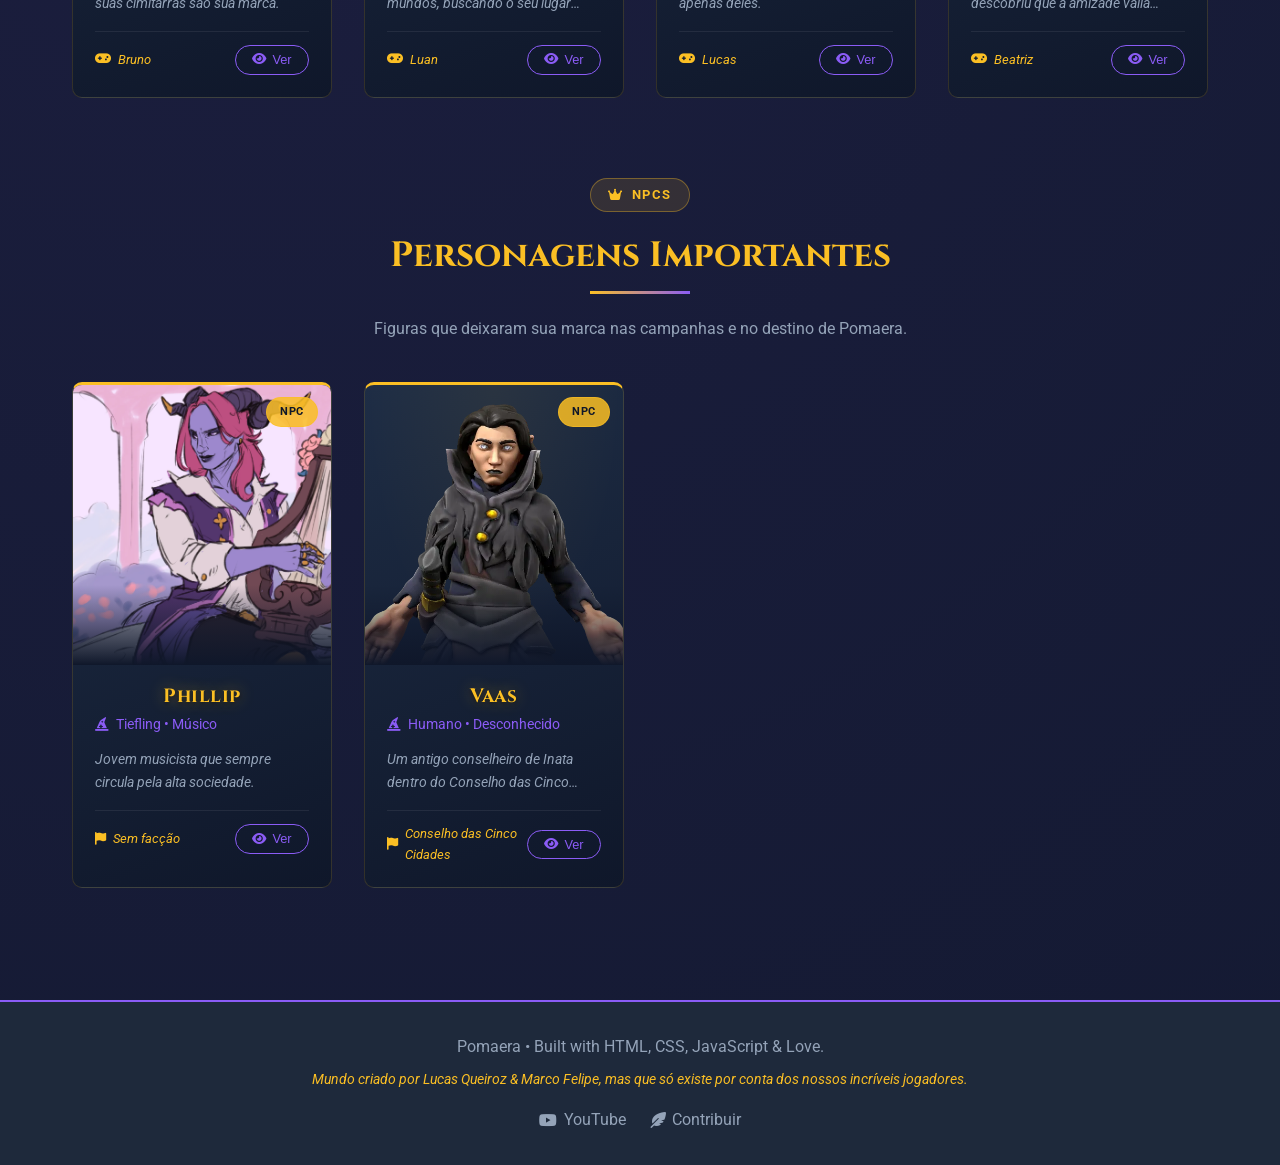
==== commit e5a2a333: "1.0 Launch! Finalized bestiary Add a submit page with forms link for easy to add content by players." ====
--- a/pages/characters.html
+++ b/pages/characters.html
@@ -91,6 +91,10 @@
         <a href="https://www.youtube.com/@PomaeraRPG" target="_blank" rel="noopener noreferrer">
             <i class="fab fa-youtube"></i> YouTube
         </a>
+        </a>
+        <a href="/pages/submit.html">
+        <i class="fas fa-feather-alt"></i> Contribuir
+        </a>
     </div>
     </footer>
 
--- a/styles/general.css
+++ b/styles/general.css
@@ -100,6 +100,7 @@
 }
 
 .hero {
+    min-height: 380px;
     background: linear-gradient(rgba(15, 23, 42, 0.9), rgba(15, 23, 42, 0.9)), 
                 url('https://images.unsplash.com/photo-1518562180175-34a163b1a9a6?q=80&w=1470&auto=format&fit=crop&ixlib=rb-4.1.0&ixid=M3wxMjA3fDB8MHxwaG90by1wYWdlfHx8fGVufDB8fHx8fA%3D%3D');
     background-size: cover;
--- a/styles/characters.css
+++ b/styles/characters.css
@@ -1,18 +1,6 @@
-/*
-  characters.css — Characters page specific styles
-  All CSS variables come from general.css.
-  This file only adds what's unique to the characters page.
-*/
-
-/* =============================================
-   HERO
-   EXPLANATION: Darker, more dramatic overlay than the lore hero
-   because this page is about people — warriors, mages, rogues.
-   The image choice (dark atmospheric scene) fits that tone.
-   The bottom border in accent-gold ties it to the navbar.
-============================================= */
+
 .characters-hero {
-    min-height: 340px;
+    min-height: 380px;
     background:
         linear-gradient(rgba(10, 15, 30, 0.8), rgba(10, 15, 30, 0.97)),
         url('https://images.unsplash.com/photo-1551269901-5c5e14c25df7?q=80&w=1469&auto=format&fit=crop')
@@ -26,11 +14,6 @@
     position: relative;
 }
 
-/*
-  EXPLANATION: A subtle diagonal line pattern overlaid on the hero
-  gives it a "cracked stone / battle-worn" texture that suits
-  a page about warriors and adventurers.
-*/
 .characters-hero::before {
     content: '';
     position: absolute;
@@ -81,10 +64,8 @@
 
 /* =============================================
    SECTION HEADER
-   EXPLANATION: Each section (PCs and NPCs) has a small pill label
+    Each section (PCs and NPCs) has a small pill label
    above the title — purple for PCs (players/heroes), gold for NPCs
-   (important world figures). This colour coding is consistent with
-   the rest of the site where purple = interactive/player and gold = world/lore.
 ============================================= */
 .characters-section-header {
     text-align: center;
@@ -104,21 +85,12 @@
     margin-bottom: 1rem;
 }
 
-/*
-  EXPLANATION: Purple for PC label — connects to the accent-purple
-  used for interactive elements (buttons, active states) throughout the site.
-  These are the players: they take action, they interact.
-*/
 .pc-label {
     background: rgba(139, 92, 246, 0.15);
     color: var(--accent-purple);
     border: 1px solid rgba(139, 92, 246, 0.4);
 }
 
-/*
-  EXPLANATION: Gold for NPC label — connects to accent-gold used
-  for titles and world-level content. NPCs are part of the world's fabric.
-*/
 .npc-label {
     background: rgba(251, 191, 36, 0.12);
     color: var(--accent-gold);
@@ -134,25 +106,12 @@
     margin-right: auto;
 }
 
-/* =============================================
-   CHARACTER CARD GRID
-   EXPLANATION: 250px minimum keeps portrait images looking good
-   without being too wide. auto-fill means it naturally goes from
-   4 columns on desktop down to 2 on tablet and 1 on mobile.
-============================================= */
 .characters-grid {
     display: grid;
     grid-template-columns: repeat(auto-fill, minmax(250px, 1fr));
     gap: 2rem;
 }
 
-/* =============================================
-   CHARACTER CARD
-   EXPLANATION: Portrait-first layout — the image takes up the
-   top half of the card, the info below. This is the classic
-   "character card" format players recognise from tabletop games.
-   The card border colour is set per character type (PC/NPC) by JS.
-============================================= */
 .character-card {
     background: linear-gradient(160deg, #1e2d45 0%, #0f172a 100%);
     border-radius: var(--border-radius);
@@ -195,13 +154,6 @@
     }
 }
 
-/* =============================================
-   PORTRAIT
-   EXPLANATION: Fixed height portrait area with background-size: cover
-   so any image (square, landscape, portrait) fills it cleanly.
-   The gradient at the bottom fades into the card body — this technique
-   avoids a harsh cut between image and text.
-============================================= */
 .character-portrait {
     height: 280px;
     background-size: cover;
@@ -210,11 +162,6 @@
     z-index: 1;
 }
 
-/*
-  EXPLANATION: Gradient overlay at bottom of portrait blends into
-  the card background colour. Makes the transition feel seamless
-  regardless of what colour the portrait image is.
-*/
 .character-portrait::after {
     content: '';
     position: absolute;
@@ -225,10 +172,7 @@
     background: linear-gradient(transparent, #0f172a);
 }
 
-/*
-  EXPLANATION: PC/NPC badge sits in the top-right corner of the portrait
-  so users can tell character types at a glance without reading the card.
-*/
+
 .character-type-badge {
     position: absolute;
     top: 0.8rem;
@@ -261,9 +205,7 @@
     border: 1px solid rgba(251, 191, 36, 0.6);
 }
 
-/* =============================================
-   CARD BODY
-============================================= */
+
 .character-card-body {
     padding: 1.2rem 1.4rem 1.4rem;
 }
@@ -281,10 +223,7 @@
     text-align: center;
 }
 
-/*
-  EXPLANATION: Race & class in muted purple — secondary info that
-  contextualises the character without competing with the name.
-*/
+
 .character-race-class {
     font-size: 0.85rem;
     color: var(--accent-purple);
@@ -315,10 +254,7 @@
     border-top: 1px solid rgba(255, 255, 255, 0.07);
 }
 
-/*
-  EXPLANATION: Player name shown only on PC cards (via JS).
-  Italic style distinguishes it as out-of-world (real person) info.
-*/
+
 .character-player {
     font-size: 0.8rem;
     color: var(--accent-gold);
@@ -362,10 +298,6 @@
 
 /* =============================================
    MODAL CONTENT
-   EXPLANATION: Two-column layout on desktop — portrait left,
-   info right. This gives the portrait room to breathe while
-   keeping all the character details visible without scrolling.
-   On mobile it collapses to a single column.
 ============================================= */
 .character-modal-content {
     background: linear-gradient(160deg, #1e2d45 0%, #111827 100%);
@@ -500,11 +432,7 @@
     line-height: 1.8;
 }
 
-/*
-  EXPLANATION: Player name gets a highlighted box to distinguish
-  it clearly as out-of-world info. The subtle border and bg
-  colour make it stand out without being visually noisy.
-*/
+
 .modal-player-box {
     background: rgba(139, 92, 246, 0.1);
     border: 1px solid rgba(139, 92, 246, 0.3);
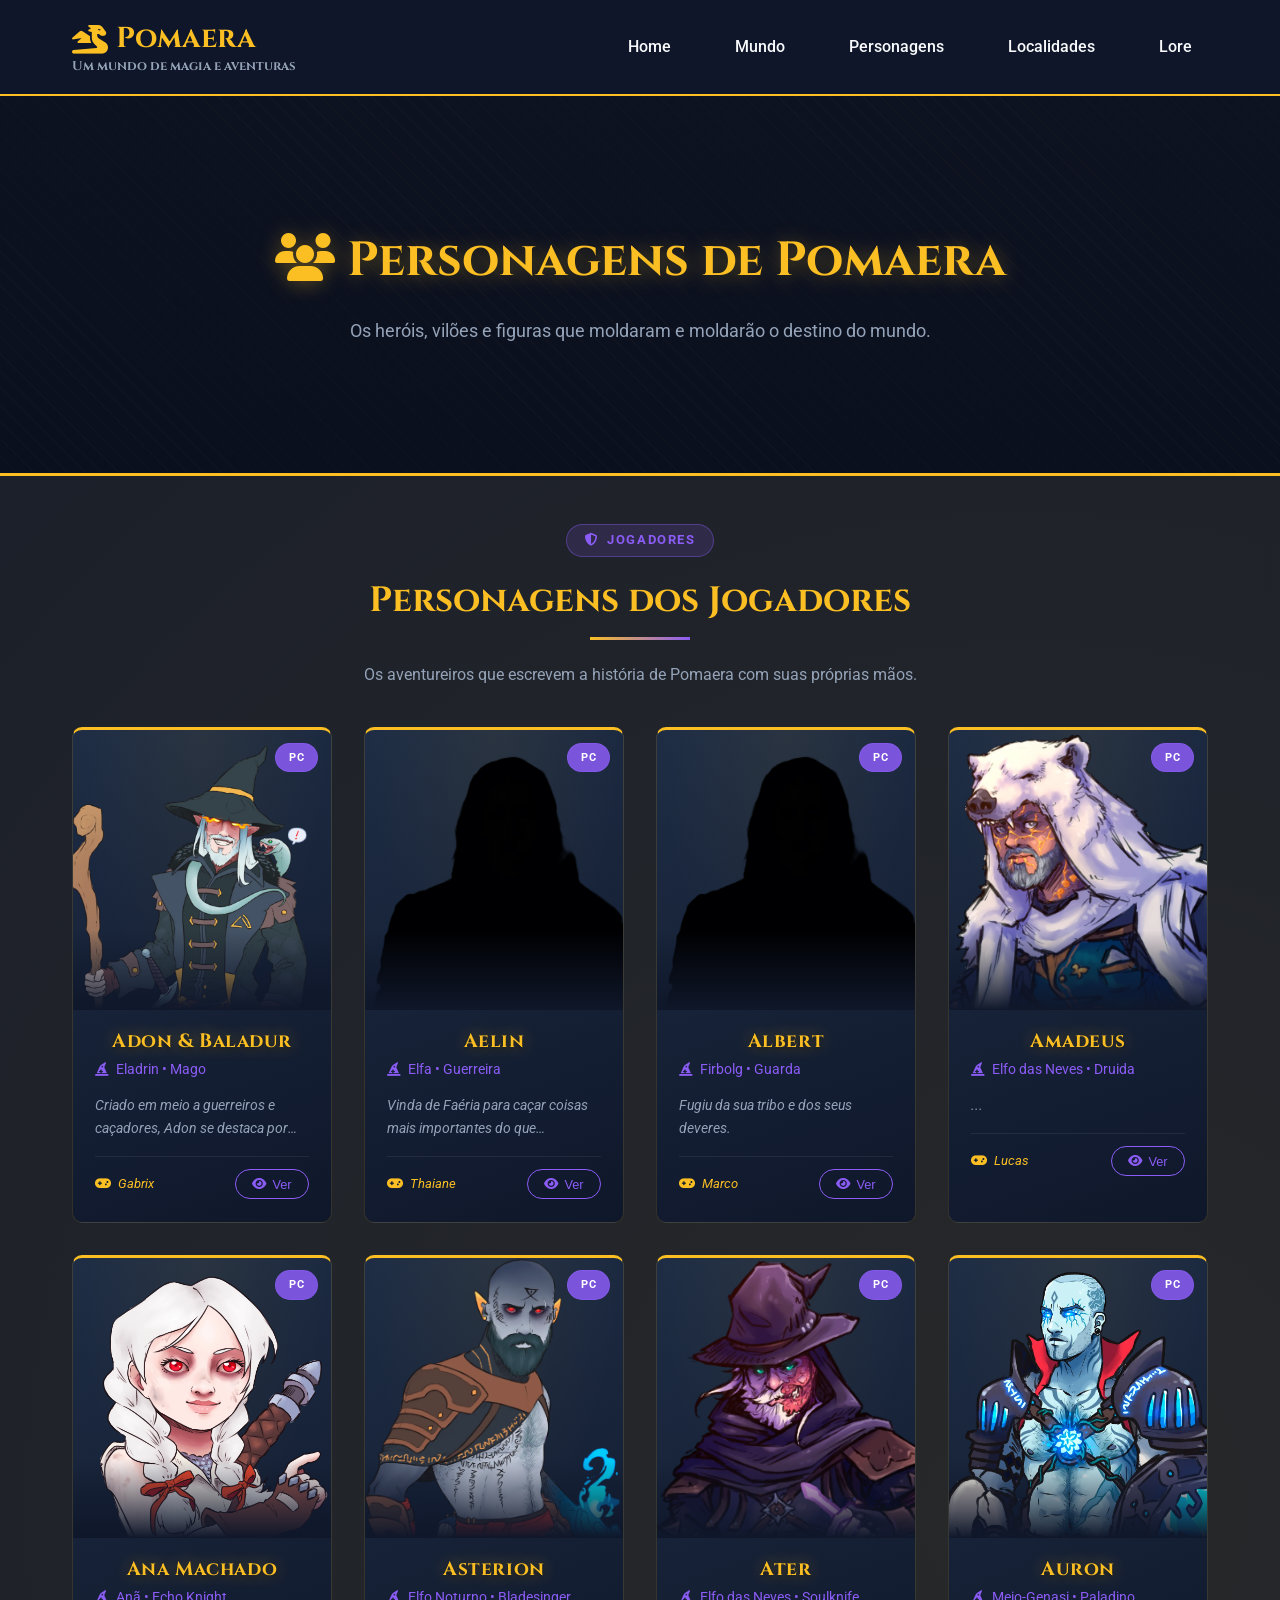
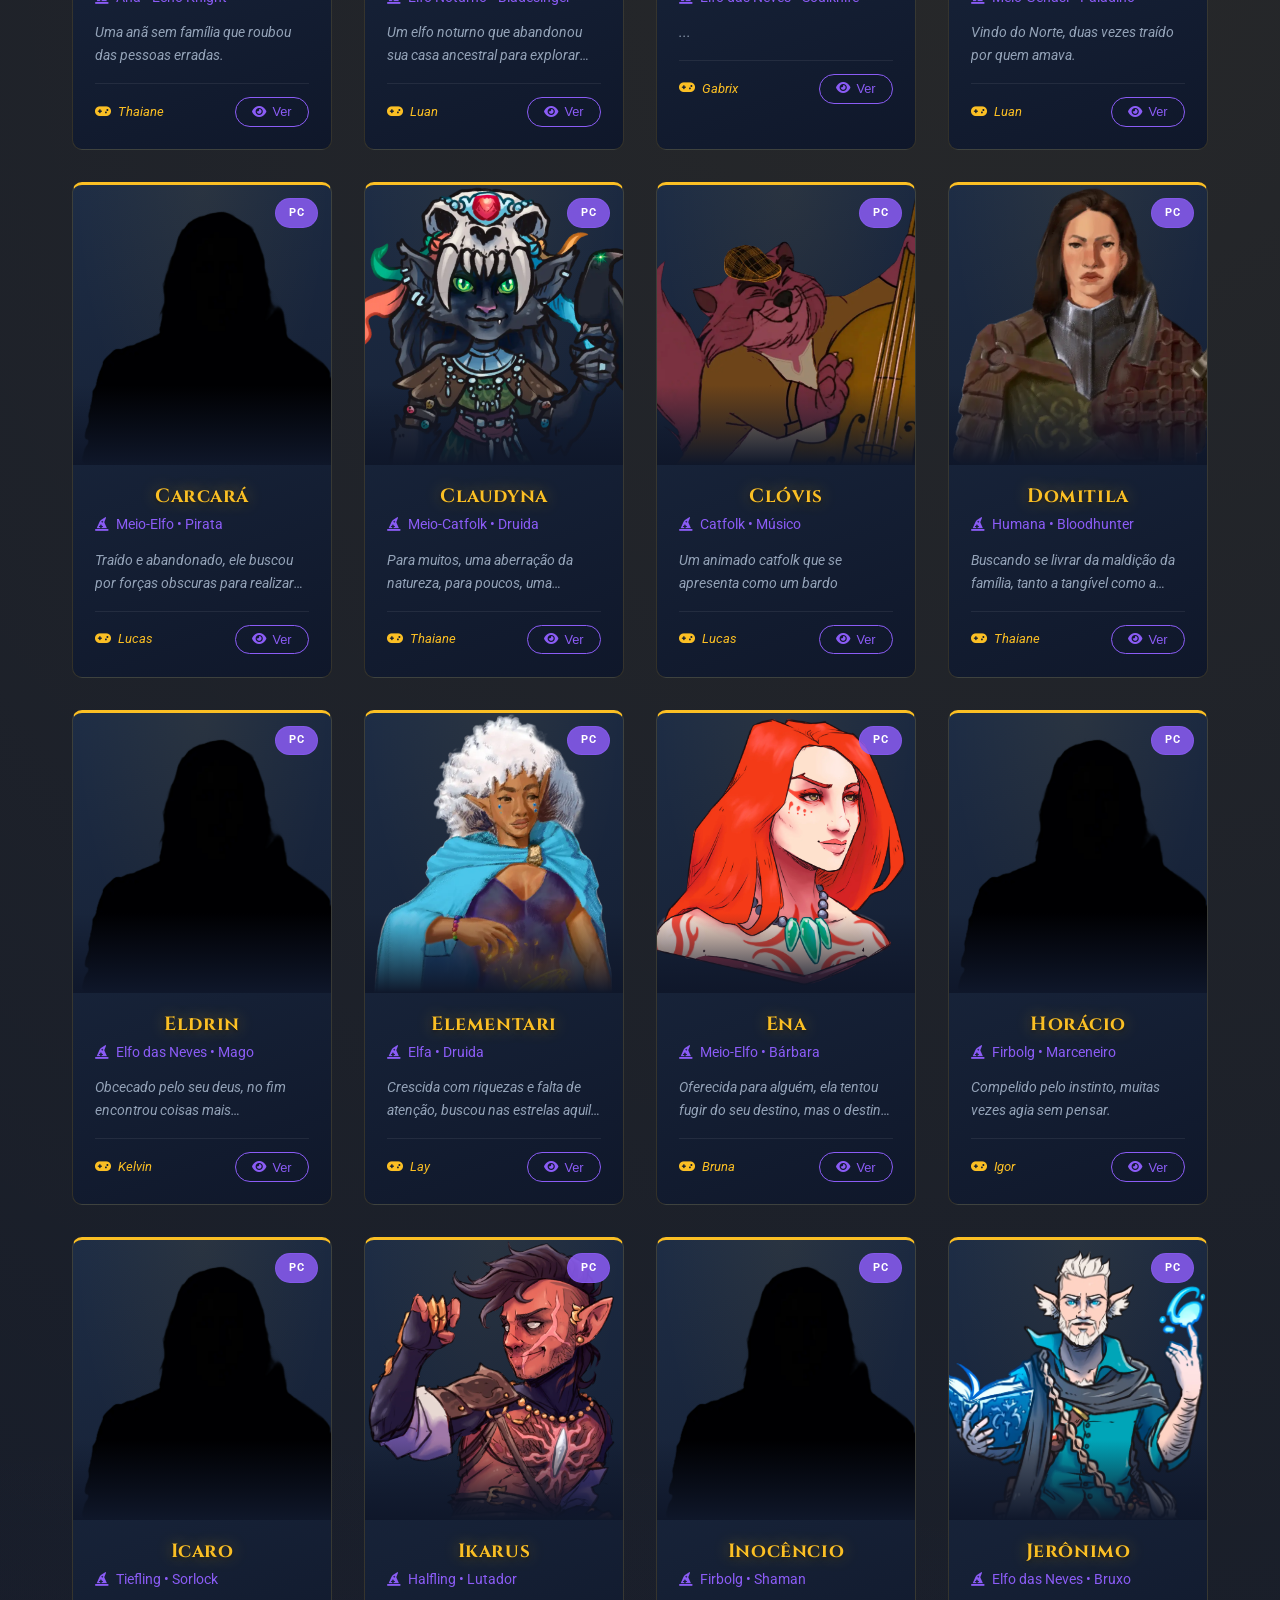
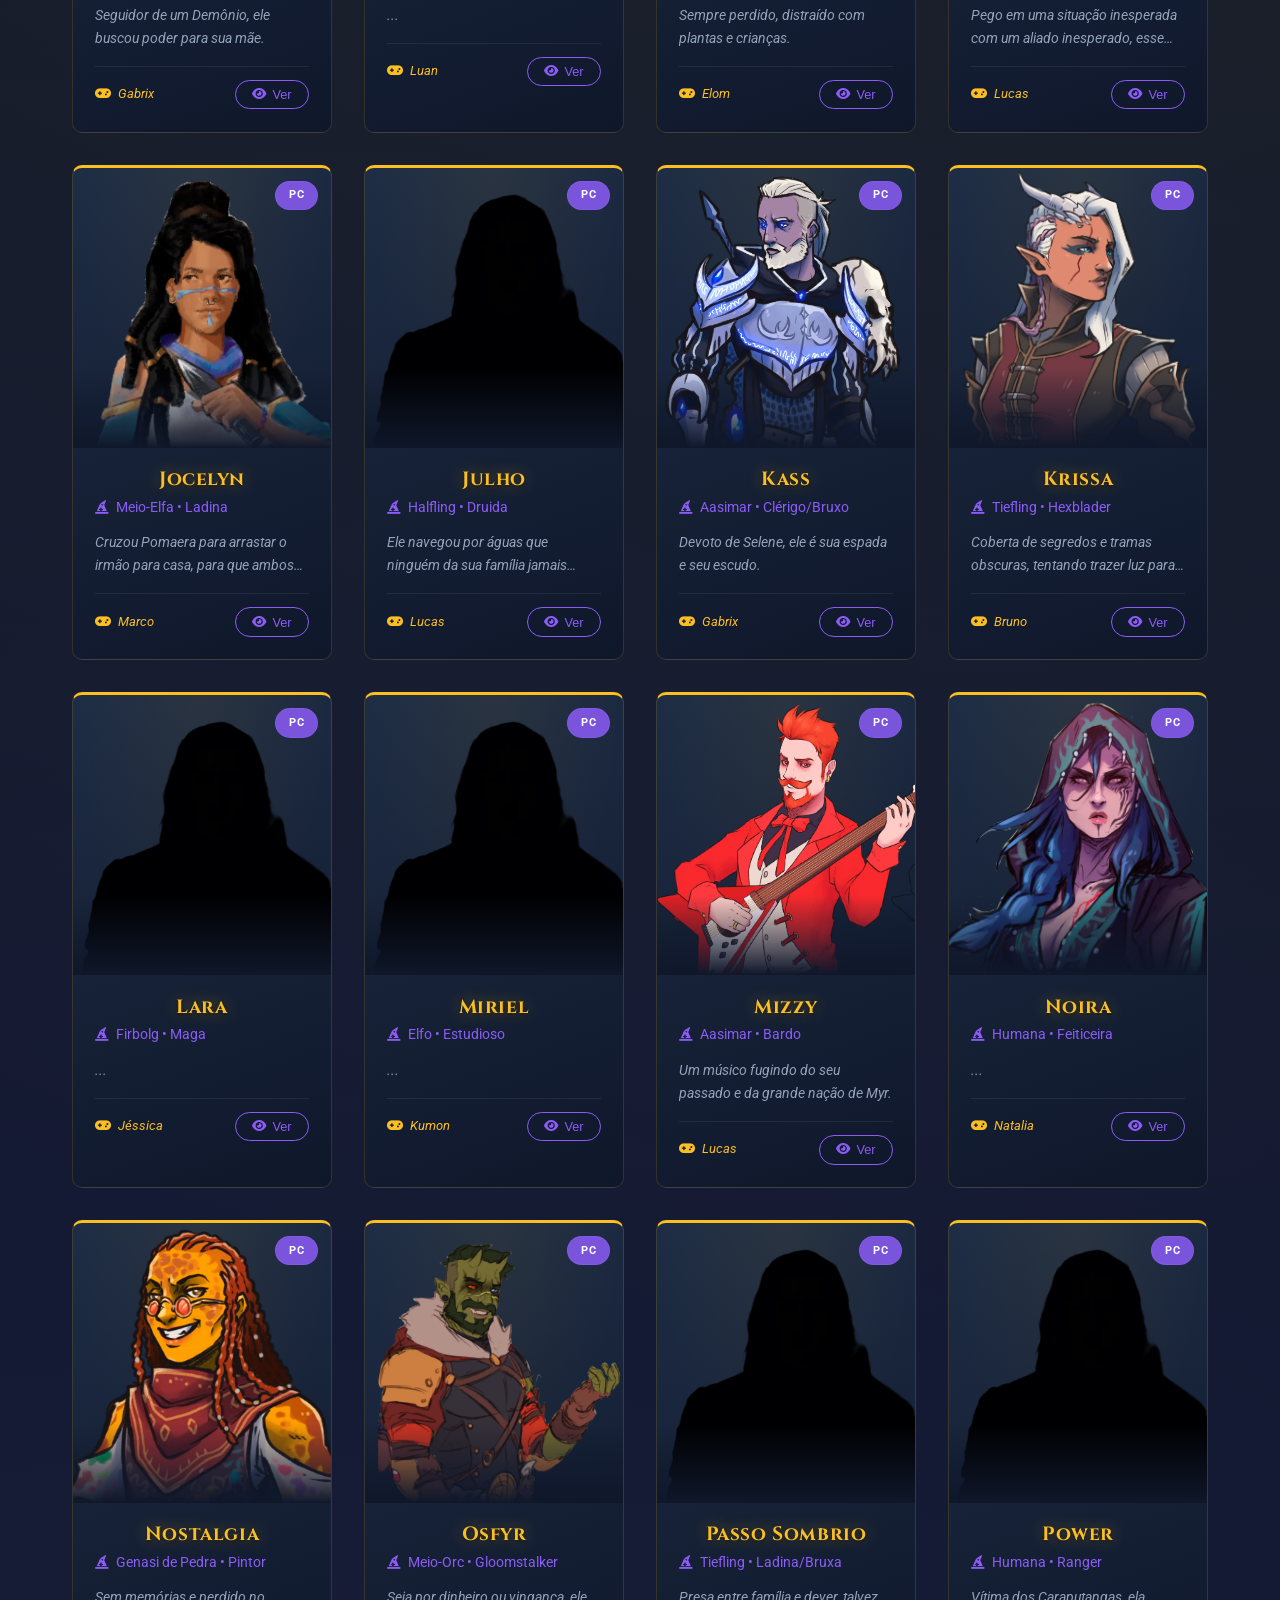
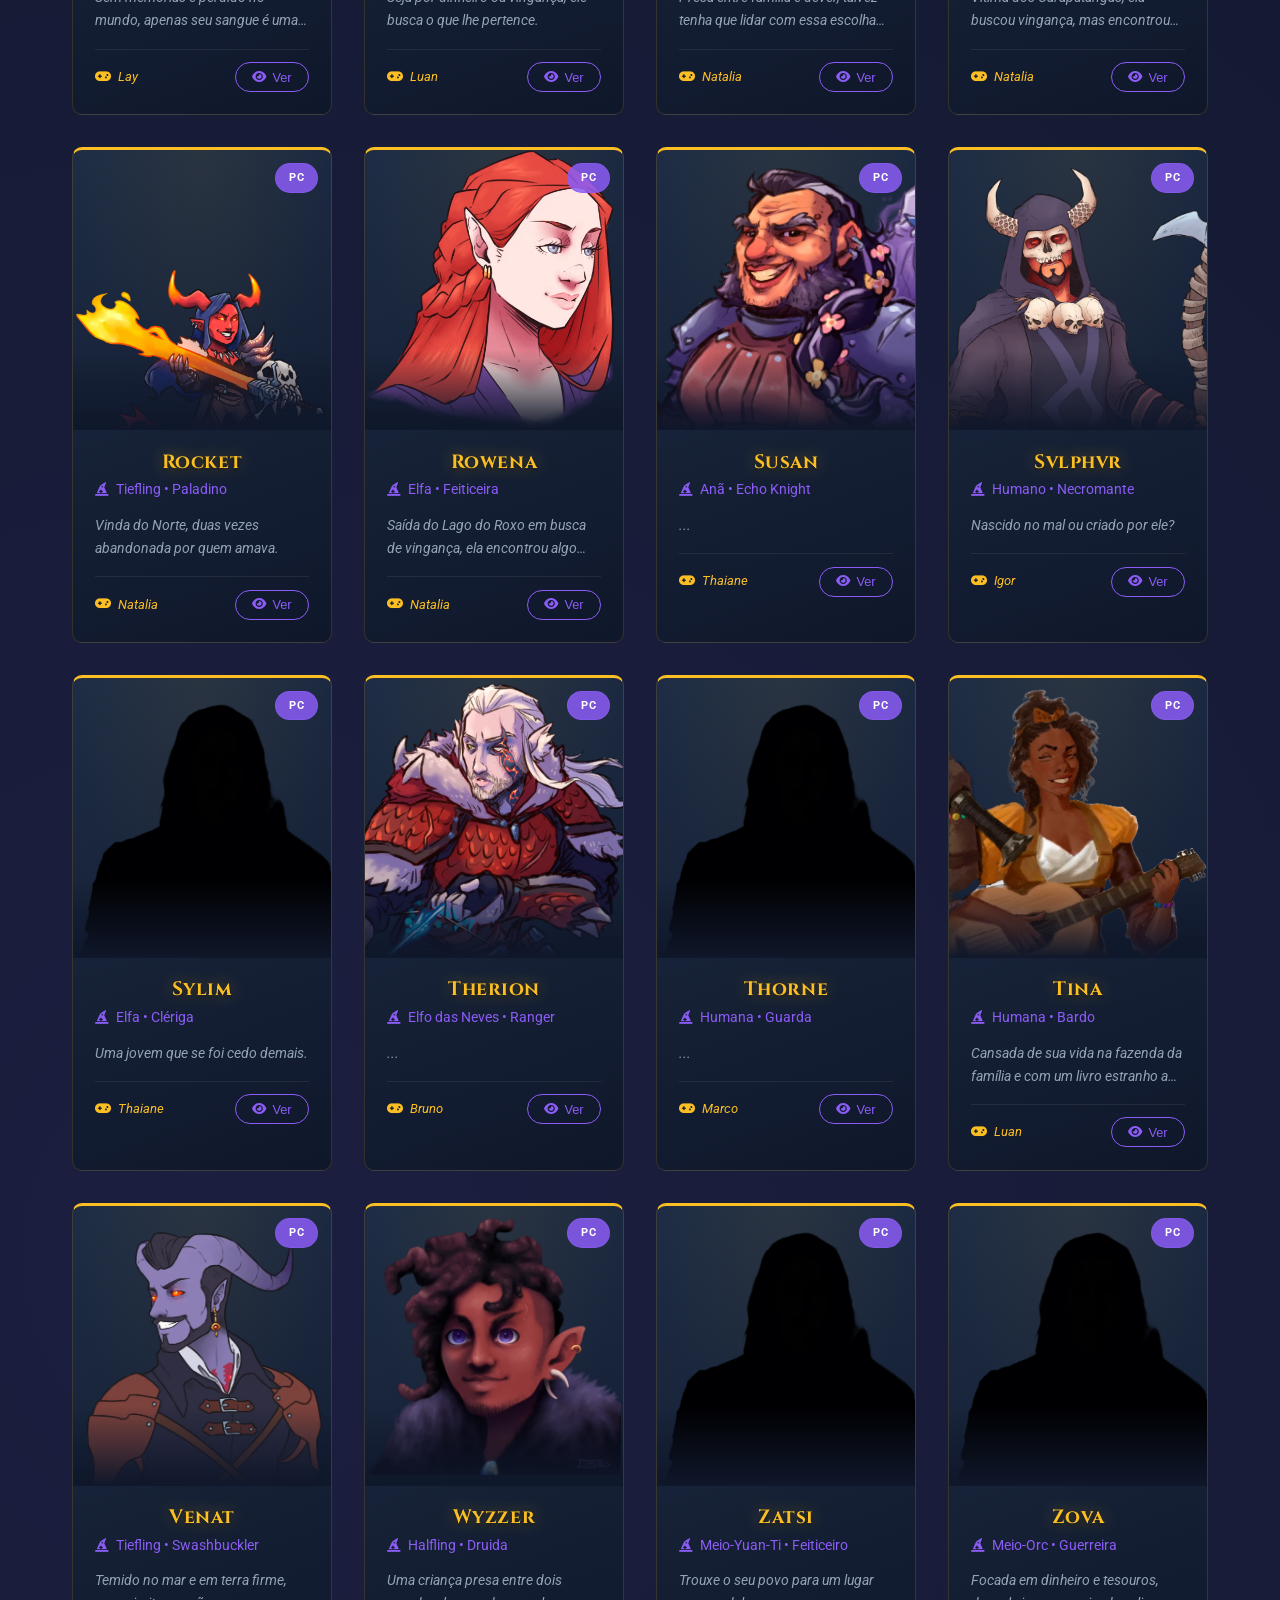
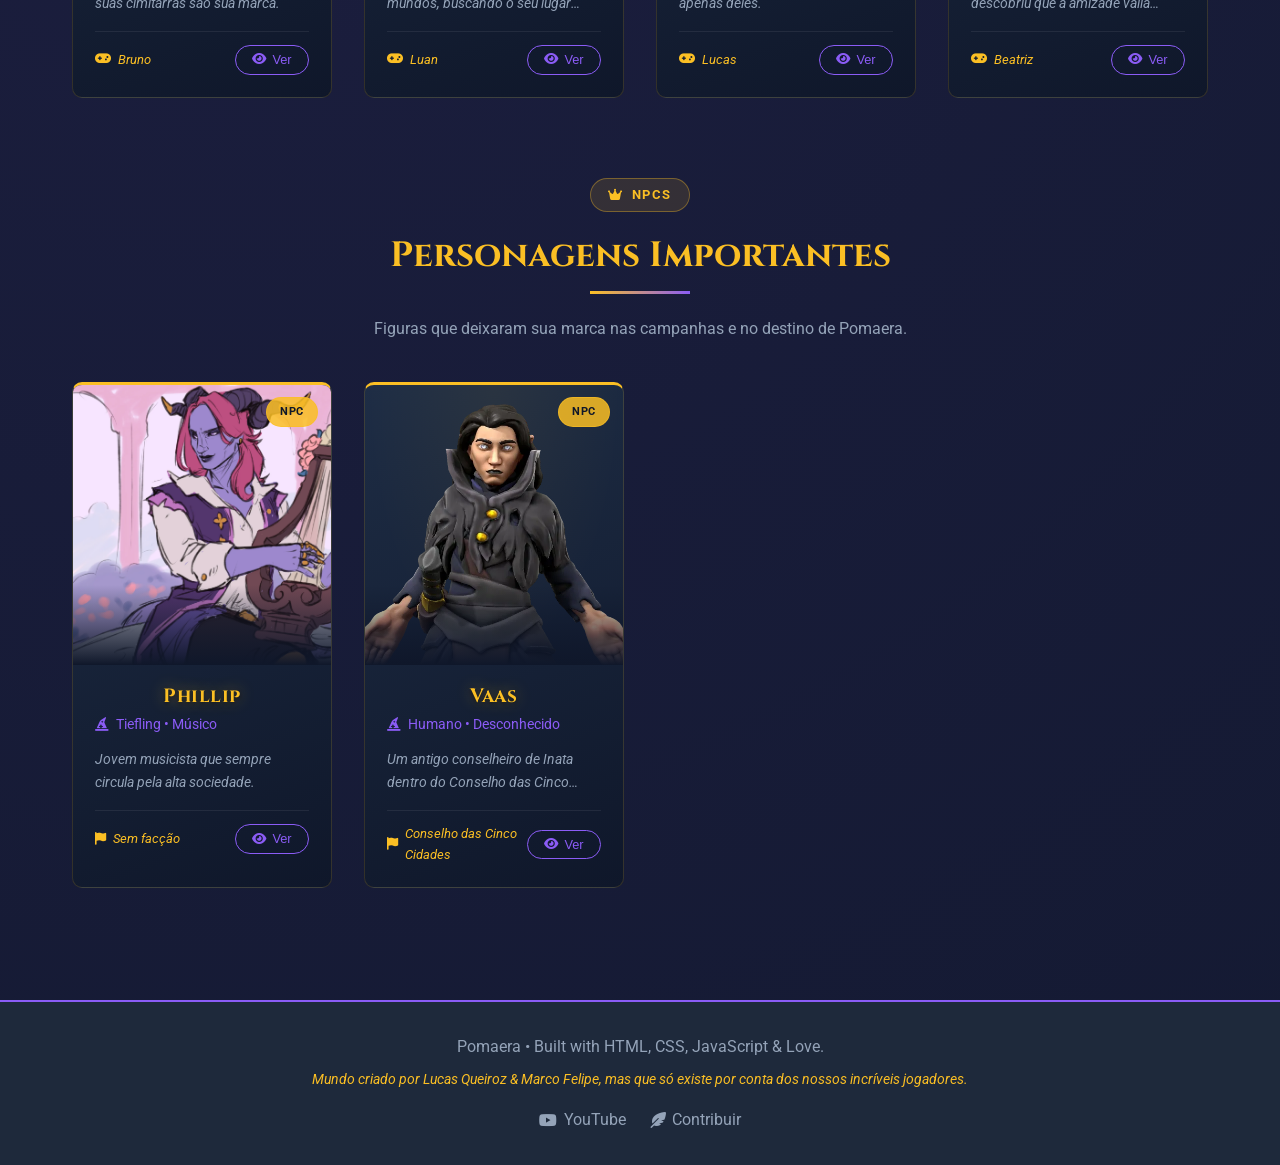
==== commit 6810c7b5: "Add more Locations, changes and fixes to some code. Add a back-to-top button." ====
--- a/pages/characters.html
+++ b/pages/characters.html
@@ -100,5 +100,10 @@
 
     <script src="/scripts/main.js"></script>
     <script src="/scripts/characters.js"></script>
+
+    <button class="back-to-top" id="backToTop" aria-label="Voltar ao topo">
+      <i class="fas fa-chevron-up"></i>
+    </button>
+
   </body>
 </html>
--- a/styles/general.css
+++ b/styles/general.css
@@ -256,6 +256,18 @@
     font-style: italic;
     color: var(--accent-gold) !important;
 }
+
+.card, .character-card {
+    opacity: 0;
+    transform: translateY(20px);
+    transition: opacity 0.5s ease, transform 0.5s ease;
+}
+
+.fade-in {
+    opacity: 1;
+    transform: translateY(0);
+}
+
 @media (max-width: 768px) {
     .nav-links {
         display: none;
@@ -298,6 +310,40 @@
 
 }
 
+.back-to-top {
+    position: fixed;
+    bottom: 2rem;
+    right: 2rem;
+    width: 44px;
+    height: 44px;
+    border-radius: 50%;
+    background: var(--accent-purple);
+    border: 2px solid rgba(139, 92, 246, 0.4);
+    color: white;
+    font-size: 1rem;
+    cursor: pointer;
+    display: flex;
+    align-items: center;
+    justify-content: center;
+    z-index: 999;
+    opacity: 0;
+    transform: translateY(10px);
+    transition: opacity 0.3s ease, transform 0.3s ease, background 0.3s ease;
+    pointer-events: none; /* not clickable when invisible */
+}
+
+.back-to-top.visible {
+    opacity: 1;
+    transform: translateY(0);
+    pointer-events: all;
+}
+
+.back-to-top:hover {
+    background: var(--accent-gold);
+    border-color: var(--accent-gold);
+}
+
+
 .footer-socials {
     margin-top: 1rem;
     display: flex;
